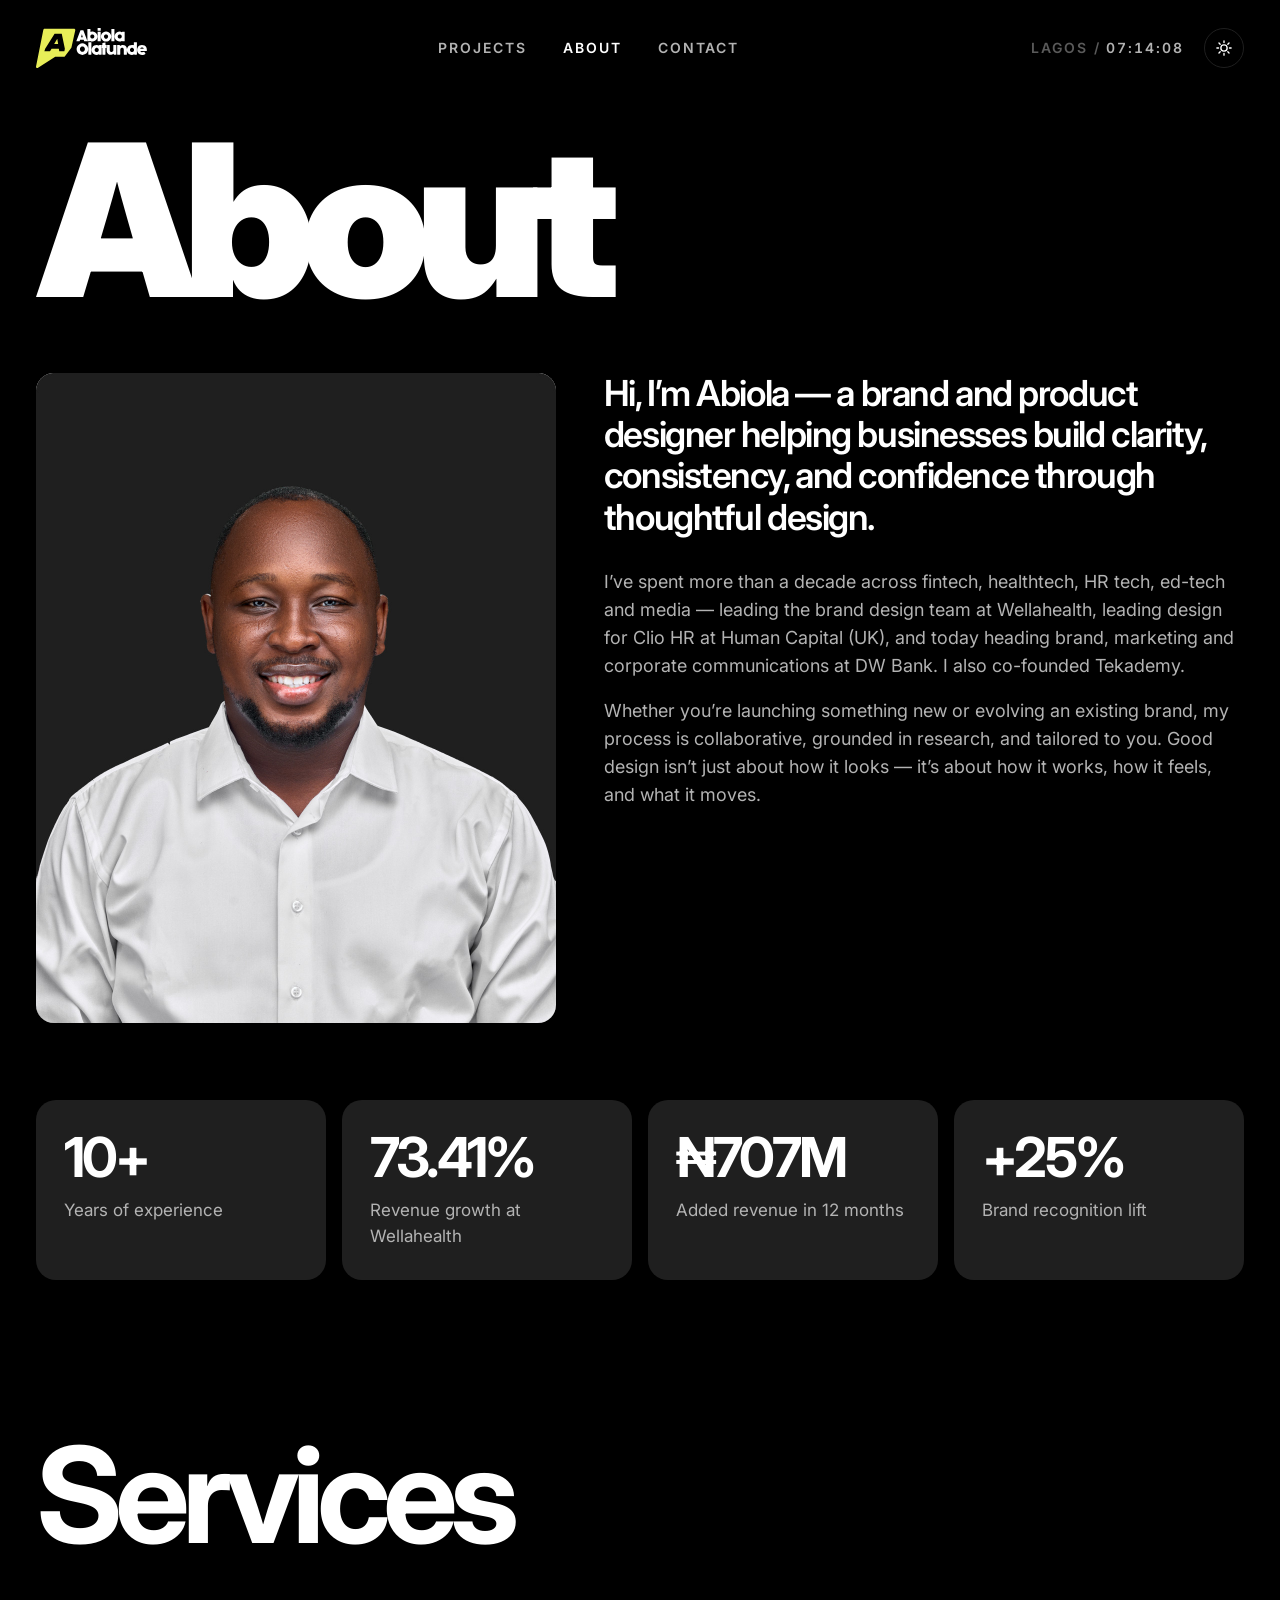
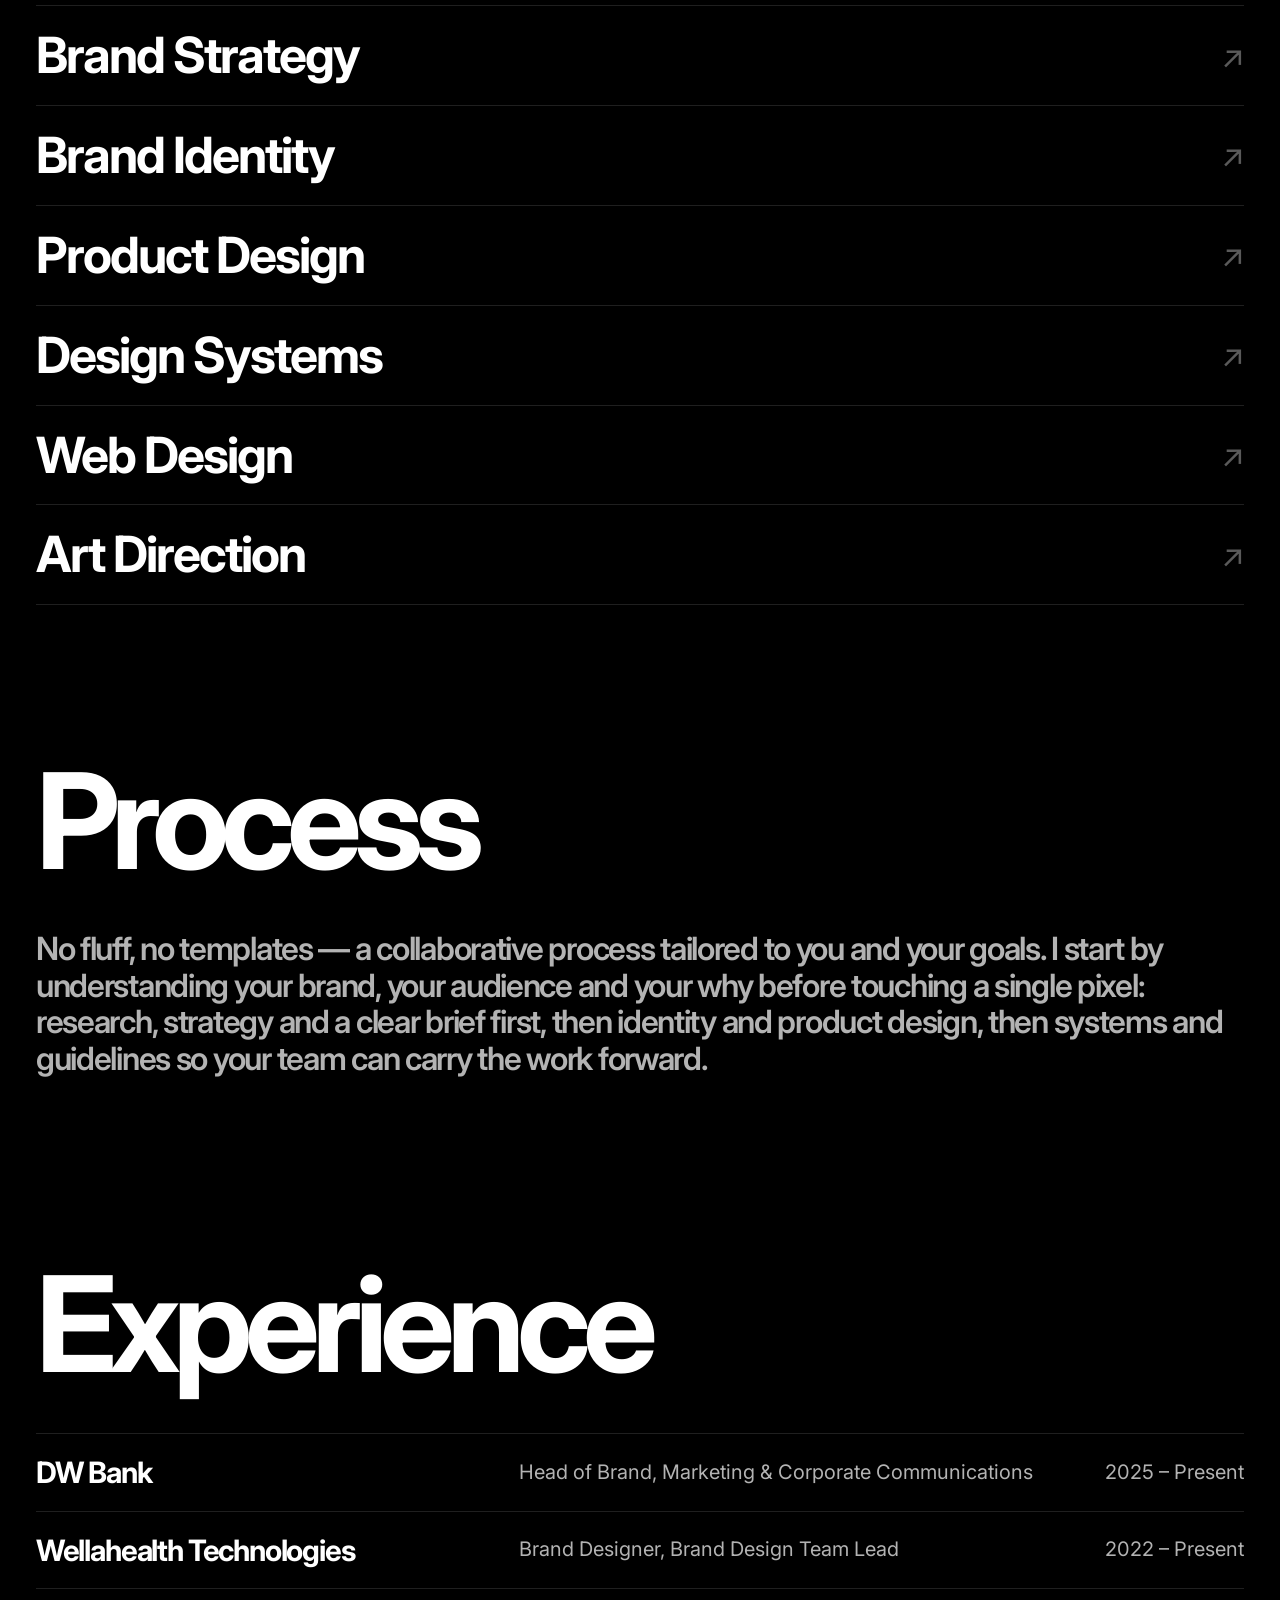
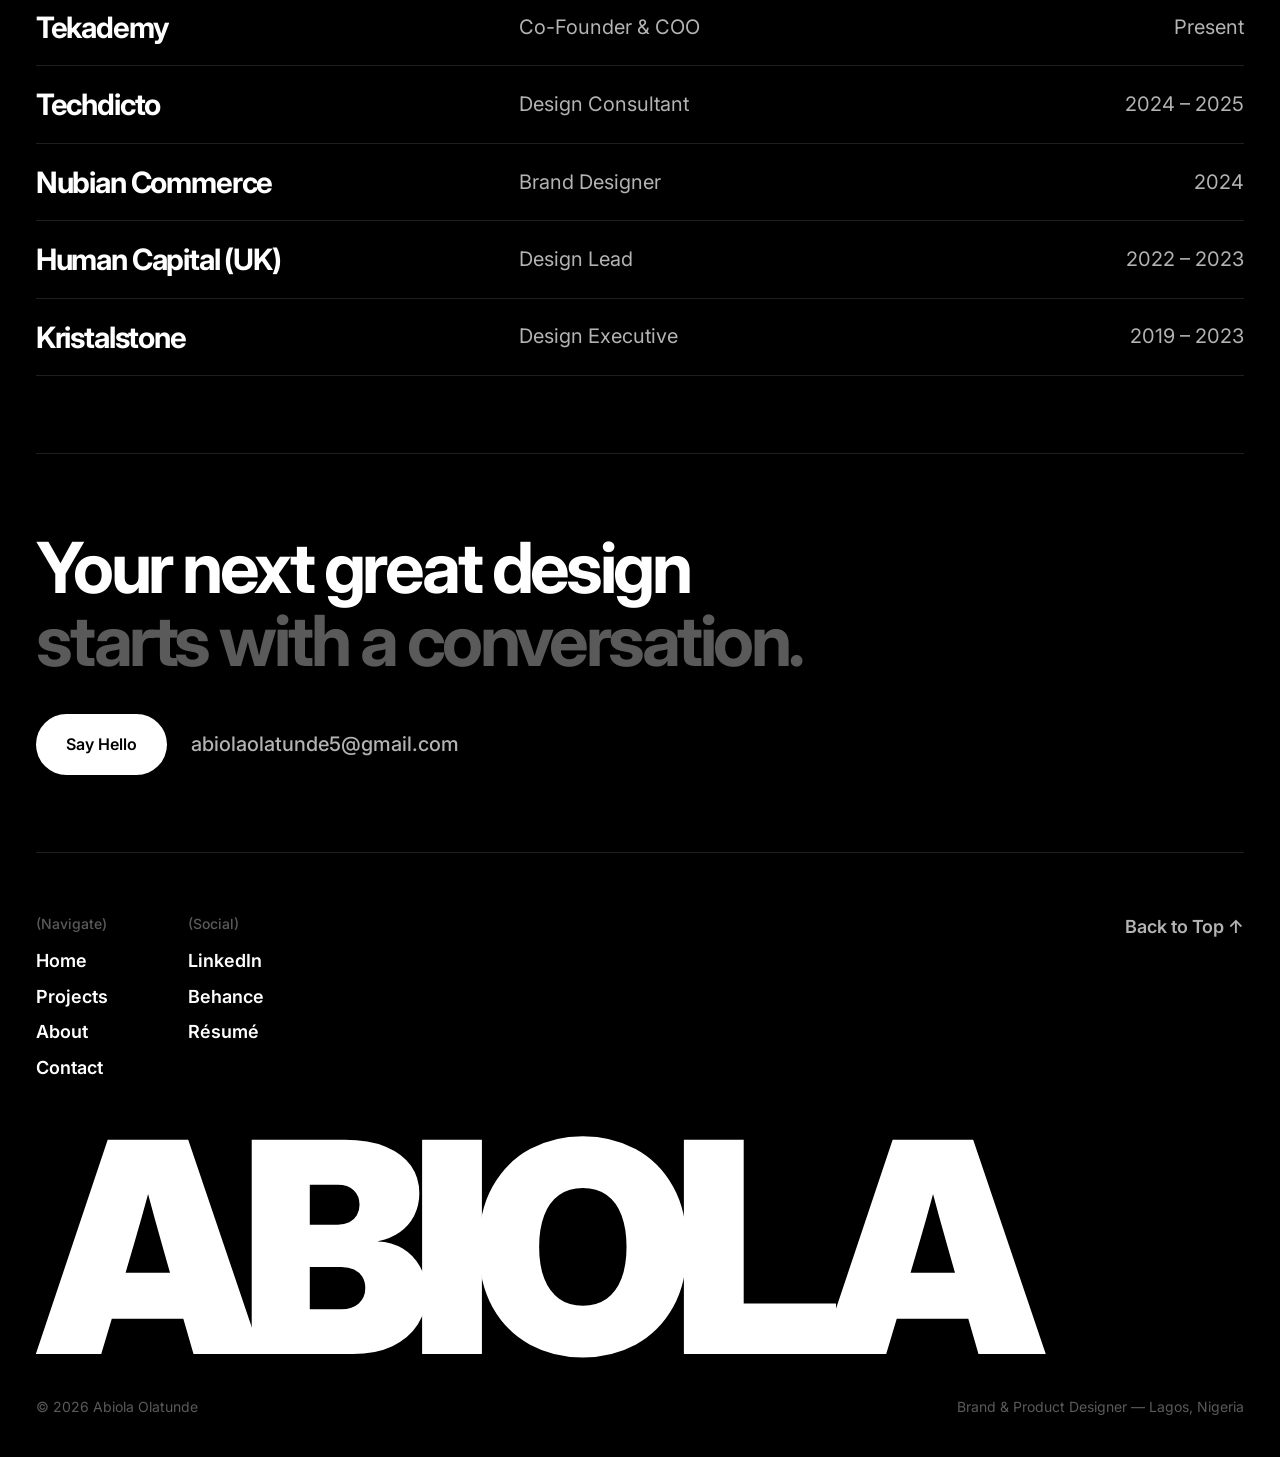
==== about.html @ 1e640262 "Add files via upload" ====
<!doctype html><html lang="en"><head><meta charset="utf-8"><meta name="viewport" content="width=device-width,initial-scale=1">
<title>About — Abiola Olatunde</title><meta name="description" content="Brand and product designer based in Lagos."><meta property="og:title" content="About — Abiola Olatunde"><meta property="og:description" content="Brand and product designer based in Lagos."><meta property="og:image" content="assets/img/card-podstrm.jpg">
<script>(function(){var t;try{t=localStorage.getItem('theme');}catch(e){}document.documentElement.setAttribute('data-theme',t==='light'?'light':'dark');})();</script>
<link rel="icon" href="assets/favicon.svg" type="image/svg+xml"><link rel="preconnect" href="https://fonts.googleapis.com"><link rel="preconnect" href="https://fonts.gstatic.com" crossorigin>
<link href="https://fonts.googleapis.com/css2?family=Inter:wght@400;500;600;700;900&display=swap" rel="stylesheet"><link rel="stylesheet" href="assets/style.css"></head><body><header class="site-head" data-appear><a class="logo" href="index.html"><svg class="brand-logo" viewBox="0 0 383.6 138.4" role="img" aria-label="Abiola Olatunde"><path fill="#E8EE58" fill-rule="evenodd" d="M 131.4,2.6 L 30,2.6 C 27.8,2.6 25.8,4.1 25.4,6.3 L 0.1,132.9 C -0.7,136.9 3.7,139.9 7.2,137.7 L 65.3,100 C 66,99.5 66.9,99.3 67.8,99.3 L 96.6,99.3 C 98,99.3 99.4,98.6 100.2,97.5 L 121.7,69.5 C 122.2,69 122.4,68.4 122.6,67.7 L 135.9,8.2 C 136.5,5.3 134.3,2.6 131.4,2.6 L 131.4,2.6 M 29,80.5 L 48.5,80.5 L 53.8,71.4 L 79.1,71.5 L 80.5,80.5 L 98.2,80.5 L 99.9,71.4 L 89.1,19.7 L 64.3,19.7 L 31.7,71.5 L 29,80.5 L 29,80.5 M 62.8,55.7 L 76.6,55.7 L 73.6,37.2 L 62.8,55.7 L 62.8,55.7"/><path fill="currentColor" fill-rule="evenodd" d="M 177.8,44.8 C 177.9,45 178,45.1 178,45.3 C 178,45.5 177.9,45.7 177.7,45.9 C 177.5,46 177.3,46.1 177,46.1 L 167.7,46.1 C 167,46.1 166.6,45.8 166.4,45.1 L 165.1,40.9 L 152.6,40.9 L 151.3,45.1 C 151.1,45.8 150.6,46.1 150,46.1 L 140.8,46.1 C 140.4,46.1 140.2,46 140,45.9 C 139.8,45.7 139.7,45.5 139.7,45.3 C 139.7,45.1 139.8,45 139.8,44.8 L 153.6,8.5 C 153.9,7.9 154.3,7.6 154.9,7.6 L 162.8,7.6 C 163.5,7.6 163.9,7.9 164.1,8.5 L 177.8,44.8 L 177.8,44.8 M 162,31.6 L 159.4,23.1 L 158.8,21.1 L 158.4,23.1 L 155.8,31.6 L 162,31.6 L 162,31.6 M 195.1,12.4 C 198.3,12.4 201.2,13.1 203.9,14.7 C 206.5,16.2 208.7,18.3 210.2,20.9 C 211.8,23.6 212.6,26.4 212.6,29.5 C 212.6,32.7 211.8,35.6 210.3,38.2 C 208.7,40.9 206.6,43 203.9,44.5 C 201.2,46.1 198.3,46.9 195.1,46.9 C 192.2,46.9 189.6,46.1 187.5,44.7 L 186.6,45.3 C 186.3,45.8 185.9,46.1 185.3,46.1 L 178.9,46.1 C 178.6,46.1 178.3,46 178.1,45.8 C 177.9,45.6 177.8,45.3 177.8,45 L 177.8,4.4 C 177.8,3.7 178.2,3.3 178.9,3.3 L 187.3,3.3 C 188,3.3 188.4,3.7 188.4,4.4 L 188.4,13.7 C 189.4,13.3 190.4,12.9 191.5,12.7 C 192.6,12.5 193.8,12.4 195.1,12.4 L 195.1,12.4 M 194.9,36.7 C 196.3,36.7 197.5,36.4 198.5,35.8 C 199.6,35.2 200.4,34.4 201,33.3 C 201.6,32.3 201.9,31.1 201.9,29.7 C 201.9,28.3 201.6,27.1 201,26 C 200.4,24.9 199.5,24.1 198.5,23.5 C 197.4,22.8 196.2,22.5 194.9,22.5 C 193.5,22.5 192.4,22.8 191.3,23.5 C 190.2,24.1 189.3,24.9 188.7,26 C 188.1,27.1 187.8,28.3 187.8,29.7 C 187.8,31 188.1,32.2 188.8,33.3 C 189.4,34.4 190.2,35.2 191.3,35.8 C 192.4,36.3 193.6,36.6 194.9,36.6 L 194.9,36.7 M 214.3,9.7 C 213.6,9.7 213.2,9.3 213.2,8.6 L 213.2,1.2 C 213.2,0.4 213.6,1.1e-13 214.3,1.1e-13 L 222.8,1.1e-13 C 223.5,1.1e-13 223.9,0.4 223.9,1.2 L 223.9,8.6 C 223.9,9.3 223.5,9.7 222.8,9.7 L 214.3,9.7 M 223.9,45 C 223.9,45.3 223.8,45.6 223.6,45.8 C 223.4,46 223.1,46.1 222.7,46.1 L 214.4,46.1 C 214,46.1 213.7,46 213.5,45.8 C 213.3,45.6 213.2,45.3 213.2,45 L 213.2,14 C 213.2,13.3 213.6,12.9 214.4,12.9 L 222.7,12.9 C 223.5,12.9 223.9,13.3 223.9,14 L 223.9,45 L 223.9,45 M 242.3,47 C 239,47 236,46.2 233.3,44.7 C 230.6,43.1 228.5,41 226.9,38.4 C 225.3,35.8 224.6,32.9 224.6,29.8 C 224.6,26.6 225.4,23.7 226.9,21 C 228.5,18.3 230.7,16.2 233.4,14.7 C 236.1,13.1 239.1,12.4 242.3,12.4 C 245.6,12.4 248.6,13.1 251.3,14.7 C 254.1,16.2 256.2,18.3 257.8,21 C 259.4,23.7 260.2,26.6 260.2,29.8 C 260.2,32.9 259.4,35.8 257.8,38.4 C 256.2,41 254,43.1 251.3,44.7 C 248.5,46.2 245.5,47 242.3,47 L 242.3,47 M 242.4,36.8 C 243.7,36.8 244.9,36.5 246,35.9 C 247.1,35.2 248,34.4 248.6,33.3 C 249.2,32.2 249.5,31 249.5,29.7 C 249.5,28.3 249.2,27.1 248.6,26 C 248,25 247.1,24.1 246,23.5 C 244.9,22.9 243.7,22.6 242.4,22.6 C 241,22.6 239.8,22.9 238.7,23.5 C 237.7,24.1 236.8,25 236.2,26 C 235.5,27.1 235.2,28.3 235.2,29.7 C 235.2,31 235.5,32.2 236.2,33.3 C 236.8,34.4 237.7,35.2 238.7,35.9 C 239.8,36.5 241,36.8 242.4,36.8 M 271.4,45 C 271.4,45.7 271,46.1 270.2,46.1 L 261.9,46.1 C 261.6,46.1 261.3,46 261.1,45.8 C 260.9,45.6 260.8,45.3 260.8,45 L 260.8,4.5 C 260.8,4.2 260.9,3.9 261.1,3.7 C 261.3,3.5 261.6,3.4 261.9,3.4 L 270.2,3.4 C 271,3.4 271.4,3.8 271.4,4.5 L 271.4,45 L 271.4,45 M 298.2,13.7 C 298.4,13.4 298.5,13.2 298.8,13.1 C 299,13 299.2,12.9 299.5,12.9 L 305.6,12.9 C 306.4,12.9 306.8,13.3 306.8,14 L 306.8,45 C 306.8,45.3 306.7,45.6 306.5,45.8 C 306.3,46 306,46.1 305.6,46.1 L 299.3,46.1 C 298.7,46.1 298.3,45.8 298,45.3 L 297.1,44.7 C 294.9,46.1 292.4,46.8 289.4,46.8 C 286.3,46.8 283.4,46.1 280.7,44.5 C 278,42.9 275.9,40.9 274.3,38.2 C 272.8,35.6 272,32.7 272,29.5 C 272,26.4 272.8,23.5 274.3,20.9 C 275.9,18.3 278,16.2 280.7,14.7 C 283.4,13.1 286.3,12.4 289.5,12.4 C 292.5,12.4 295,13.1 297.2,14.6 L 298.2,13.7 L 298.2,13.7 M 289.7,36.7 C 291,36.7 292.2,36.4 293.3,35.8 C 294.4,35.2 295.2,34.4 295.8,33.3 C 296.5,32.2 296.8,31 296.8,29.7 C 296.8,28.3 296.5,27.1 295.9,26 C 295.2,24.9 294.4,24.1 293.3,23.5 C 292.2,22.9 291.1,22.5 289.7,22.5 C 288.4,22.5 287.2,22.9 286.1,23.5 C 285.1,24.1 284.2,24.9 283.6,26 C 283,27.1 282.7,28.3 282.7,29.7 C 282.7,31.1 283,32.3 283.6,33.3 C 284.2,34.4 285,35.2 286.1,35.8 C 287.1,36.4 288.3,36.7 289.7,36.7 L 289.7,36.7 M 160.5,93 C 156.8,93 153.4,92.1 150.4,90.3 C 147.3,88.5 144.9,86.1 143.1,83.1 C 141.4,80 140.5,76.7 140.5,73 C 140.5,69.4 141.4,66 143.1,63 C 144.9,59.9 147.3,57.6 150.4,55.8 C 153.4,54 156.8,53.1 160.5,53.1 C 164.2,53.1 167.6,54 170.7,55.8 C 173.8,57.6 176.2,60 177.9,63 C 179.7,66 180.6,69.4 180.6,73 C 180.6,76.7 179.7,80 177.9,83.1 C 176.2,86.1 173.8,88.5 170.7,90.3 C 167.6,92.1 164.2,93 160.5,93 M 160.5,82.2 C 162,82.2 163.4,81.8 164.8,81 C 166.1,80.2 167.1,79.1 167.9,77.7 C 168.7,76.3 169.1,74.8 169.1,73.1 C 169.1,71.4 168.7,69.8 167.9,68.5 C 167.1,67.1 166.1,66 164.8,65.2 C 163.5,64.4 162,64 160.6,64 C 159.1,64 157.6,64.4 156.3,65.2 C 155,66 154,67.1 153.2,68.5 C 152.4,69.8 152,71.4 152,73.1 C 152,74.8 152.4,76.3 153.2,77.7 C 154,79.1 155,80.2 156.3,81 C 157.6,81.8 159.1,82.2 160.6,82.2 L 160.5,82.2 M 191.7,91.2 C 191.7,91.9 191.3,92.3 190.6,92.3 L 182.3,92.3 C 181.9,92.3 181.6,92.2 181.4,92 C 181.2,91.8 181.1,91.5 181.1,91.2 L 181.1,50.7 C 181.1,50.4 181.2,50.1 181.4,49.9 C 181.6,49.7 181.9,49.6 182.3,49.6 L 190.6,49.6 C 191.3,49.6 191.7,50 191.7,50.7 L 191.7,91.2 L 191.7,91.2 M 218.5,60 C 218.7,59.7 218.9,59.5 219.1,59.3 C 219.3,59.2 219.6,59.1 219.9,59.1 L 226,59.1 C 226.8,59.1 227.1,59.5 227.1,60.2 L 227.1,91.2 C 227.1,91.5 227,91.8 226.8,92 C 226.6,92.2 226.4,92.3 226,92.3 L 219.6,92.3 C 219,92.3 218.6,92.1 218.3,91.5 L 217.4,90.9 C 215.3,92.4 212.7,93.1 209.8,93.1 C 206.6,93.1 203.7,92.3 201,90.7 C 198.4,89.2 196.2,87.1 194.7,84.4 C 193.1,81.8 192.3,78.9 192.3,75.8 C 192.3,72.6 193.1,69.8 194.7,67.1 C 196.3,64.5 198.4,62.4 201.1,60.9 C 203.8,59.4 206.7,58.6 209.8,58.6 C 212.8,58.6 215.4,59.3 217.6,60.8 L 218.5,60 M 210,82.9 C 211.3,82.9 212.5,82.6 213.6,82 C 214.7,81.4 215.5,80.6 216.2,79.5 C 216.8,78.4 217.1,77.2 217.1,75.9 C 217.1,74.5 216.8,73.3 216.2,72.2 C 215.6,71.1 214.7,70.3 213.7,69.7 C 212.6,69.1 211.4,68.7 210.1,68.7 C 208.7,68.7 207.5,69.1 206.5,69.7 C 205.4,70.3 204.5,71.1 203.9,72.2 C 203.3,73.3 203,74.5 203,75.9 C 203,77.3 203.3,78.5 203.9,79.5 C 204.5,80.6 205.3,81.4 206.4,82 C 207.5,82.6 208.7,82.9 210,82.9 L 210,82.9 M 240.3,91.2 C 240.3,91.5 240.2,91.8 240,92 C 239.8,92.2 239.6,92.3 239.2,92.3 L 230.8,92.3 C 230.5,92.3 230.2,92.2 230,92 C 229.8,91.8 229.7,91.6 229.7,91.2 L 229.7,69 L 227.4,69 C 227,69 226.7,68.9 226.5,68.7 C 226.3,68.5 226.2,68.2 226.2,67.8 L 226.2,60.2 C 226.2,59.5 226.6,59.1 227.4,59.1 L 229.6,59.1 L 229.6,53.1 C 229.6,52.4 229.9,52 230.6,51.8 L 239.1,50.2 C 239.2,50.2 239.3,50.2 239.4,50.2 C 239.7,50.2 239.9,50.2 240.1,50.4 C 240.3,50.6 240.4,50.9 240.4,51.2 L 240.4,59.1 L 245,59.1 C 245.7,59.1 246.1,59.5 246.1,60.2 L 246.1,67.9 C 246.1,68.2 246,68.5 245.8,68.7 C 245.6,68.9 245.3,69 245,69 L 240.3,69 L 240.3,91.2 L 240.3,91.2 M 267.5,60.2 C 267.5,59.5 267.9,59.1 268.6,59.1 L 277,59.1 C 277.8,59.1 278.1,59.5 278.1,60.2 L 278.1,91.2 C 278.1,91.9 277.8,92.3 277,92.3 L 270.7,92.3 C 270,92.3 269.6,92 269.3,91.5 L 267.9,89.1 C 266.6,90.2 265,91.1 263.2,91.8 C 261.4,92.5 259.7,92.8 258.1,92.8 C 255.4,92.8 253,92.2 251,91 C 249,89.7 247.4,88 246.3,85.7 C 245.1,83.4 244.6,80.8 244.6,77.8 L 244.6,60.3 C 244.6,59.5 245,59.1 245.7,59.1 L 254.1,59.1 C 254.9,59.1 255.2,59.5 255.2,60.3 L 255.2,76.6 C 255.2,77.9 255.5,79 255.9,80 C 256.4,81 257.1,81.8 257.9,82.3 C 258.8,82.9 259.8,83.1 260.9,83.1 C 262.2,83.1 263.3,82.9 264.3,82.3 C 265.3,81.7 266.1,80.9 266.7,80 C 267.2,79.1 267.5,78.1 267.5,77.1 L 267.5,60.3 L 267.5,60.2 M 300.9,58.6 C 303.7,58.6 306,59.2 308.1,60.4 C 310.1,61.7 311.7,63.5 312.8,65.7 C 313.9,68 314.5,70.7 314.5,73.6 L 314.5,91.2 C 314.5,91.9 314.1,92.3 313.4,92.3 L 305,92.3 C 304.2,92.3 303.8,91.9 303.8,91.2 L 303.8,74.8 C 303.8,73.5 303.6,72.4 303.1,71.4 C 302.7,70.4 302,69.6 301.1,69.1 C 300.3,68.6 299.3,68.3 298.2,68.3 C 296.9,68.3 295.8,68.6 294.8,69.2 C 293.8,69.7 293,70.5 292.4,71.4 C 291.9,72.4 291.6,73.3 291.6,74.3 L 291.6,91.2 C 291.6,91.5 291.5,91.8 291.3,92 C 291.1,92.2 290.8,92.3 290.4,92.3 L 282.1,92.3 C 281.7,92.3 281.4,92.2 281.2,92 C 281,91.8 280.9,91.5 280.9,91.2 L 280.9,60.2 C 280.9,59.5 281.3,59.1 282.1,59.1 L 288.4,59.1 C 289,59.1 289.5,59.4 289.8,59.9 L 291.2,62.3 C 292.5,61.2 294.1,60.3 295.9,59.6 C 297.7,58.9 299.4,58.6 300.9,58.6 L 300.9,58.6 M 338.6,50.6 C 338.6,49.9 339,49.5 339.7,49.5 L 348.1,49.5 C 348.8,49.5 349.2,49.9 349.2,50.6 L 349.2,91.2 C 349.2,91.5 349.1,91.8 348.9,92 C 348.7,92.2 348.4,92.3 348.1,92.3 L 341.7,92.3 C 341.1,92.3 340.7,92 340.4,91.5 L 339.5,90.9 C 337.3,92.4 334.8,93.1 331.9,93.1 C 328.7,93.1 325.8,92.3 323.1,90.7 C 320.4,89.2 318.3,87.1 316.7,84.4 C 315.2,81.8 314.4,78.9 314.4,75.8 C 314.4,72.6 315.2,69.8 316.8,67.1 C 318.3,64.5 320.5,62.4 323.1,60.9 C 325.8,59.3 328.7,58.6 331.9,58.6 C 333.2,58.6 334.4,58.7 335.5,58.9 C 336.6,59.1 337.6,59.5 338.6,59.9 L 338.6,50.6 L 338.6,50.6 M 332.1,82.9 C 333.4,82.9 334.6,82.6 335.7,82 C 336.8,81.4 337.6,80.6 338.3,79.5 C 338.9,78.4 339.2,77.2 339.2,75.9 C 339.2,74.5 338.9,73.3 338.3,72.2 C 337.7,71.1 336.8,70.3 335.7,69.7 C 334.7,69 333.5,68.7 332.1,68.7 C 330.8,68.7 329.6,69 328.5,69.7 C 327.5,70.3 326.6,71.1 326,72.2 C 325.4,73.3 325.1,74.5 325.1,75.9 C 325.1,77.2 325.4,78.5 326,79.5 C 326.6,80.6 327.4,81.4 328.5,82 C 329.5,82.6 330.7,82.9 332.1,82.9 L 332.1,82.9 M 367.3,93.2 C 363.9,93.2 360.9,92.4 358.2,90.8 C 355.6,89.3 353.5,87.2 352,84.5 C 350.6,81.9 349.8,79 349.8,75.9 C 349.8,72.8 350.5,69.9 352,67.2 C 353.4,64.6 355.3,62.5 357.9,60.9 C 360.4,59.4 363.3,58.6 366.6,58.6 C 370.1,58.6 373.2,59.3 375.7,60.8 C 378.3,62.3 380.2,64.3 381.6,66.9 C 382.9,69.5 383.6,72.5 383.6,75.9 C 383.6,76.8 383.6,77.6 383.5,78.4 C 383.4,79.1 383,79.5 382.3,79.5 L 360.8,79.5 C 361.5,80.9 362.4,81.9 363.6,82.7 C 364.9,83.4 366.2,83.7 367.8,83.7 C 368.8,83.7 369.7,83.6 370.5,83.3 C 371.3,83 372.2,82.6 373,82.1 C 373.2,81.9 373.5,81.8 373.7,81.8 C 374,81.8 374.3,82 374.5,82.4 L 378.5,88 C 378.7,88.2 378.7,88.5 378.7,88.7 C 378.7,89.1 378.6,89.3 378.3,89.6 C 376.8,90.7 375.1,91.6 373.2,92.2 C 371.4,92.8 369.4,93.2 367.3,93.2 L 367.3,93.2 M 373.1,71.7 C 372.5,70.4 371.8,69.3 370.7,68.6 C 369.6,68 368.4,67.6 366.9,67.6 C 365.5,67.6 364.2,68 363.1,68.7 C 362.1,69.3 361.3,70.4 360.7,71.7 L 373.1,71.7 L 373.1,71.7"/></svg></a><nav class="nav" aria-label="Main"><a href="projects.html">PROJECTS</a><a href="about.html" aria-current="page">ABOUT</a><a href="contact.html">CONTACT</a></nav><div class="head-right"><div class="clock"><span>LAGOS / </span><time data-clock>--:--:--</time></div><button class="theme-toggle" type="button" data-theme-toggle aria-label="Switch to light mode"><svg class="sun" viewBox="0 0 24 24" fill="none" stroke="currentColor" stroke-width="1.8" stroke-linecap="round" aria-hidden="true"><circle cx="12" cy="12" r="4.2"/><path d="M12 2.5v2.2M12 19.3v2.2M2.5 12h2.2M19.3 12h2.2M5.3 5.3l1.6 1.6M17.1 17.1l1.6 1.6M5.3 18.7l1.6-1.6M17.1 6.9l1.6-1.6"/></svg><svg class="moon" viewBox="0 0 24 24" fill="none" stroke="currentColor" stroke-width="1.8" stroke-linejoin="round" aria-hidden="true"><path d="M20.5 14.3A8.5 8.5 0 0 1 9.7 3.5a8.5 8.5 0 1 0 10.8 10.8z"/></svg></button></div></header><main class="wrap"><h1 class="page-title" data-appear>About</h1>
<div class="about-intro"><div class="media" style="aspect-ratio:520/650;border-radius:18px"><img src="assets/img/portrait.jpg" width="520" height="650" alt="Portrait of Abiola Olatunde"></div>
<div><p class="lead" style="font-size:clamp(26px,2.8vw,40px)">Hi, I’m Abiola — a brand and product designer helping businesses build clarity, consistency, and confidence through thoughtful design.</p>
<p class="muted">I’ve spent more than a decade across fintech, healthtech, HR tech, ed-tech and media — leading the brand design team at Wellahealth, leading design for Clio HR at Human Capital (UK), and today heading brand, marketing and corporate communications at DW Bank. I also co-founded Tekademy.</p>
<p class="muted">Whether you’re launching something new or evolving an existing brand, my process is collaborative, grounded in research, and tailored to you. Good design isn’t just about how it looks — it’s about how it works, how it feels, and what it moves.</p></div></div>
<section><div class="stats"><div class="stat"><b>10+</b><span>Years of experience</span></div><div class="stat"><b>73.41%</b><span>Revenue growth at Wellahealth</span></div><div class="stat"><b>₦707M</b><span>Added revenue in 12 months</span></div><div class="stat"><b>+25%</b><span>Brand recognition lift</span></div></div></section>
<section><h2 class="huge">Services</h2><div class="rows"><div class="row"><b>Brand Strategy</b><span>↗</span></div><div class="row"><b>Brand Identity</b><span>↗</span></div><div class="row"><b>Product Design</b><span>↗</span></div><div class="row"><b>Design Systems</b><span>↗</span></div><div class="row"><b>Web Design</b><span>↗</span></div><div class="row"><b>Art Direction</b><span>↗</span></div></div></section>
<section><h2 class="huge">Process</h2><p class="lead muted" style="font-size:clamp(22px,2.5vw,36px)">No fluff, no templates — a collaborative process tailored to you and your goals. I start by understanding your brand, your audience and your why before touching a single pixel: research, strategy and a clear brief first, then identity and product design, then systems and guidelines so your team can carry the work forward.</p></section>
<section><h2 class="huge">Experience</h2><div class="rows jobs"><div class="row"><b>DW Bank</b><em>Head of Brand, Marketing &amp; Corporate Communications</em><span>2025 – Present</span></div><div class="row"><b>Wellahealth Technologies</b><em>Brand Designer, Brand Design Team Lead</em><span>2022 – Present</span></div><div class="row"><b>Tekademy</b><em>Co-Founder &amp; COO</em><span>Present</span></div><div class="row"><b>Techdicto</b><em>Design Consultant</em><span>2024 – 2025</span></div><div class="row"><b>Nubian Commerce</b><em>Brand Designer</em><span>2024</span></div><div class="row"><b>Human Capital (UK)</b><em>Design Lead</em><span>2022 – 2023</span></div><div class="row"><b>Kristalstone</b><em>Design Executive</em><span>2019 – 2023</span></div></div></section></main><div class="wrap"><section class="cta"><h2>Your next great design<br><span>starts with a conversation.</span></h2><div class="actions"><a class="btn" href="mailto:abiolaolatunde5@gmail.com">Say Hello</a><a class="mail fadelink" href="mailto:abiolaolatunde5@gmail.com">abiolaolatunde5@gmail.com</a></div></section>
<footer><div class="foot"><div><h4>(Navigate)</h4><a class="fadelink" href="index.html">Home</a><a class="fadelink" href="projects.html">Projects</a><a class="fadelink" href="about.html">About</a><a class="fadelink" href="contact.html">Contact</a></div>
<div><h4>(Social)</h4><a class="fadelink" href="https://www.linkedin.com/in/helloabiola/" target="_blank" rel="noopener">LinkedIn</a><a class="fadelink" href="https://www.behance.net/helloabiola" target="_blank" rel="noopener">Behance</a><a class="fadelink" href="https://drive.google.com/file/d/1vZUpydbHRFc7InXNhGjmikHniOKCymTY/view?usp=sharing" target="_blank" rel="noopener">Résumé</a></div>
<a class="top fadelink" href="#" data-top>Back to Top ↑</a></div><div class="foot-mark" aria-hidden="true">ABIOLA</div>
<div class="foot-base"><span>© <span data-year>2026</span> Abiola Olatunde</span><span>Brand &amp; Product Designer — Lagos, Nigeria</span></div></footer></div>
<script src="assets/site.js"></script></body></html>
---- assets/style.css ----
:root{--bg:#000;--fg:#fff;--g1:#B3B3B3;--g2:#5A5A5A;--g3:#1F1F1F;--g4:#474747;--frame:#333;--accent:#0099FF;color-scheme:dark;
--font:"Inter",system-ui,-apple-system,"Segoe UI",Roboto,Arial,sans-serif;--pad:clamp(20px,2.8vw,40px);
--spring:cubic-bezier(.22,1,.36,1);--press:cubic-bezier(.2,0,0,1)}
html[data-theme="light"]{--bg:#FAFAFA;--fg:#0A0A0A;--g1:#5C5C5C;--g2:#A3A3A3;--g3:#ECECEC;--g4:#C8C8C8;--frame:#D6D6D6;color-scheme:light}
*{box-sizing:border-box}
html{scroll-behavior:smooth;-webkit-text-size-adjust:100%}
body{margin:0;background:var(--bg);color:var(--fg);font-family:var(--font);font-size:18px;line-height:1.55;-webkit-font-smoothing:antialiased;overflow-x:hidden}
img{display:block;max-width:100%;height:auto}
a{color:inherit;text-decoration:none}
:focus-visible{outline:2px solid var(--accent);outline-offset:4px;border-radius:4px}
.wrap{max-width:1480px;margin:0 auto;padding:0 var(--pad)}

/* motion: template appear = drop from -160px, spring (stiffness 200, damping 40), delay .4s */
@keyframes drop{from{transform:translateY(-160px)}to{transform:translateY(0)}}
@keyframes fade{from{opacity:0}to{opacity:1}}
[data-appear]{animation:drop .95s var(--spring) .4s both,fade .35s ease-out .4s both}
[data-appear="late"]{animation-delay:.5s,.5s}
[data-appear="later"]{animation-delay:.6s,.6s}
.fadelink{transition:opacity .4s ease-out,color .4s ease-out}
.fadelink:hover{opacity:.6}

/* header */
.site-head{display:flex;justify-content:space-between;align-items:center;padding:28px var(--pad);max-width:1480px;margin:0 auto;position:relative;z-index:5}
.logo{display:inline-flex;align-items:center;color:var(--fg);transition:opacity .4s ease-out}.logo:hover{opacity:.75}.brand-logo{height:40px;width:auto;display:block}@media (max-width:760px){.brand-logo{height:28px}}
.nav{display:flex;gap:36px}
.nav a{font-weight:600;font-size:14px;letter-spacing:.14em;color:var(--g1);transition:color .4s ease-out}
.nav a:hover,.nav a[aria-current="page"]{color:var(--fg)}
.clock{font-weight:600;font-size:14px;letter-spacing:.14em;color:var(--g1);font-variant-numeric:tabular-nums}
.clock span{color:var(--g2)}
@media (max-width:760px){.clock{display:none}.nav{gap:18px}.nav a{font-size:12px}}

/* type */
.wordmark{font-weight:900;font-size:clamp(100px,31vw,470px);line-height:.8;letter-spacing:-.065em;margin:20px 0 28px;white-space:nowrap}
.statement{font-weight:600;font-size:clamp(28px,3.6vw,52px);line-height:1.12;letter-spacing:-.04em;color:var(--g2);max-width:1300px;margin:0 0 clamp(60px,7vw,90px)}
.statement b{color:var(--fg);font-weight:600}
.huge{font-weight:700;font-size:clamp(64px,10.4vw,150px);line-height:.93;letter-spacing:-.06em;margin:0 0 clamp(28px,4vw,48px)}
.page-title{font-weight:900;font-size:clamp(80px,16.6vw,240px);line-height:.88;letter-spacing:-.07em;margin:30px 0 clamp(40px,5vw,60px)}
.lead{font-weight:600;font-size:clamp(26px,3.6vw,52px);line-height:1.15;letter-spacing:-.04em;max-width:1300px;margin:0 0 30px}
.muted{color:var(--g1)}
section{padding:clamp(50px,6vw,90px) 0}

/* buttons */
.btn{display:inline-flex;align-items:center;padding:18px 30px;border-radius:999px;background:var(--fg);color:var(--bg);font-weight:600;font-size:16px;transition:transform .1s var(--press),opacity .4s ease-out}
.btn:hover{opacity:.85}.btn:active{transform:scale(.96)}

/* masonry projects */
.masonry{display:grid;grid-template-columns:1fr 1fr;gap:28px;align-items:start}
.col{display:flex;flex-direction:column;gap:56px}
.card{display:block}
.media{border-radius:18px;overflow:hidden;background:var(--g3)}
.media img{width:100%;height:100%;object-fit:cover;transition:transform .8s var(--spring)}
.card:hover .media img{transform:scale(1.025)}
.card h3{margin:16px 0 8px;font-weight:600;font-size:26px;letter-spacing:-.02em}
.card h3 i{font-style:normal;color:var(--g2);display:inline-block;margin-left:8px;transition:transform .4s var(--spring),color .4s ease-out}
.card:hover h3 i{transform:translateX(5px);color:var(--fg)}
.card p{margin:0 0 8px;color:var(--g1);font-size:20px;line-height:1.5}
.card small{color:var(--g2);font-size:18px}
@media (max-width:800px){.masonry{grid-template-columns:1fr}.col{gap:40px}}

/* intro / services / stats */
.two-col{display:grid;grid-template-columns:1fr 1fr;gap:40px;color:var(--g1);font-size:20px;line-height:1.6}
.list-head{display:flex;justify-content:space-between;align-items:flex-end;gap:20px}
.rows{border-bottom:1px solid var(--g3)}
.rows .row{display:flex;justify-content:space-between;align-items:center;gap:24px;padding:22px 0;border-top:1px solid var(--g3)}
.rows .row b{font-weight:700;font-size:clamp(30px,3.9vw,56px);letter-spacing:-.04em;line-height:1.1}
.rows .row span{color:var(--g2);font-size:32px;transition:transform .4s var(--spring),color .4s ease-out}
.rows a.row:hover span{transform:translate(4px,-4px);color:var(--fg)}
.stats{display:grid;grid-template-columns:repeat(auto-fit,minmax(220px,1fr));gap:16px}
.stat{background:var(--g3);border-radius:20px;padding:30px 28px}
.stat b{display:block;font-weight:700;font-size:clamp(40px,4.3vw,64px);letter-spacing:-.05em;line-height:1}
.stat span{display:block;color:var(--g1);font-size:17px;margin-top:12px}
.jobs .row b{font-size:clamp(22px,2.3vw,32px);flex:0 0 38%}
.jobs .row em{font-style:normal;color:var(--g1);font-size:20px;flex:1}
.jobs .row span{font-size:20px;color:var(--g1)}
@media (max-width:800px){.two-col{grid-template-columns:1fr}.jobs .row{flex-wrap:wrap}.jobs .row b{flex-basis:100%}}
.about-intro{display:grid;grid-template-columns:minmax(260px,520px) 1fr;gap:48px;align-items:start}
@media (max-width:860px){.about-intro{grid-template-columns:1fr}}

/* contact */
.contact .row b{font-size:clamp(44px,6.1vw,88px);line-height:1}
.contact .row small{display:block;color:var(--g1);font-size:20px;margin-top:8px;letter-spacing:0}
.contact .row span{font-size:56px}

/* CTA + footer */
.cta{border-top:1px solid var(--g3)}
.cta h2{font-weight:700;font-size:clamp(40px,5.5vw,80px);line-height:1.05;letter-spacing:-.05em;margin:0 0 36px}
.cta h2 span{color:var(--g2)}
.cta .actions{display:flex;flex-wrap:wrap;align-items:center;gap:24px}
.cta .actions a.mail{color:var(--g1);font-weight:500;font-size:20px}
footer{border-top:1px solid var(--g3);padding:60px 0 40px}
.foot{display:flex;gap:80px;flex-wrap:wrap;align-items:flex-start}
.foot h4{margin:0 0 12px;color:var(--g2);font-weight:500;font-size:14px}
.foot a{display:block;font-weight:600;font-size:18px;margin-bottom:8px}
.foot .top{margin-left:auto;color:var(--g1)}
.foot-mark{font-weight:900;font-size:clamp(90px,23vw,330px);line-height:.8;letter-spacing:-.07em;margin:40px 0 30px}
.foot-base{display:flex;justify-content:space-between;flex-wrap:wrap;gap:12px;color:var(--g2);font-size:14px}

/* project page */
.back{color:var(--g1);font-weight:500;font-size:16px}
.proj-title{font-weight:900;font-size:clamp(64px,13.9vw,200px);line-height:.9;letter-spacing:-.06em;margin:20px 0 20px}
.proj-sub{font-weight:600;font-size:clamp(22px,2.2vw,32px);line-height:1.25;letter-spacing:-.02em;color:var(--g1);max-width:900px;margin:0}
.frame{border-radius:28px;overflow:hidden;background:var(--g3)}
.frame img{width:100%;height:100%;object-fit:cover}
.split{display:grid;grid-template-columns:minmax(180px,30%) 1fr;gap:48px;padding-top:clamp(60px,7vw,100px)}
.split h2{font-size:20px;font-weight:600;margin:4px 0 0}
.split p{margin:0;font-size:clamp(19px,1.7vw,24px);line-height:1.5;letter-spacing:-.01em;max-width:860px}
.meta{display:grid;grid-template-columns:repeat(5,1fr);gap:24px;border-top:1px solid var(--g3);margin-top:44px;padding-top:28px}
.meta dt{color:var(--g1);font-size:14px}.meta dd{margin:8px 0 0;font-weight:600;font-size:17px;line-height:1.4}
.palette{display:grid;grid-template-columns:repeat(auto-fit,minmax(120px,1fr));gap:12px;margin-top:40px}
.swatch{background:var(--g3);border-radius:18px;overflow:hidden}.swatch i{display:block;height:110px}
.swatch b{display:block;font-weight:600;font-size:15px;padding:12px 14px 0}.swatch span{display:block;font-size:13px;color:var(--g1);padding:2px 14px 14px}
.feature{padding-top:clamp(80px,9vw,120px)}
.feature-top{display:grid;grid-template-columns:minmax(260px,560px) 1fr;gap:48px;margin-bottom:36px}
.feature h2{font-weight:600;font-size:clamp(32px,3.4vw,48px);line-height:1.08;letter-spacing:-.04em;margin:0 0 14px}
.feature .intro{color:var(--g1);font-size:20px;margin:0}
.feature ul{list-style:none;margin:0;padding:0;display:grid;gap:16px}
.feature li{position:relative;padding-left:22px}
.feature li::before{content:"";position:absolute;left:0;top:.7em;width:6px;height:6px;border-radius:50%;background:var(--fg)}
.imgs{display:grid;gap:16px}.imgs.two{grid-template-columns:1fr 1fr}
.imgs.phones{grid-template-columns:repeat(4,1fr);gap:28px;background:var(--g3);border-radius:28px;padding:clamp(24px,4vw,56px)}
.imgs.phones .frame{border-radius:28px;border:5px solid var(--frame)}
@media (max-width:860px){.split,.feature-top{grid-template-columns:1fr}.meta{grid-template-columns:1fr 1fr}.imgs.two{grid-template-columns:1fr}.imgs.phones{grid-template-columns:1fr 1fr}}
.cards{display:grid;grid-template-columns:repeat(4,1fr);gap:16px;margin-top:36px}
.cards.three{grid-template-columns:repeat(3,1fr);margin-top:16px}
.cards .c{background:var(--g3);border-radius:22px;padding:26px 24px 28px}
.cards .c small{color:var(--g1);font-size:15px}
.cards .c h3{margin:12px 0 10px;font-weight:600;font-size:22px;letter-spacing:-.02em;line-height:1.25}
.cards .c p{margin:0;color:var(--g1);font-size:16px}
.cards .c.stat b{display:block;font-size:clamp(40px,4vw,56px);font-weight:700;letter-spacing:-.05em}
@media (max-width:860px){.cards,.cards.three{grid-template-columns:1fr 1fr}}
@media (max-width:520px){.cards,.cards.three{grid-template-columns:1fr}}
.h-sec{font-weight:600;font-size:clamp(32px,3.4vw,48px);letter-spacing:-.04em;margin:0}
.next{display:block;padding:clamp(90px,9vw,130px) 0 clamp(70px,8vw,110px)}
.next small{color:var(--g1);font-size:20px}
.next h2{font-weight:900;font-size:clamp(56px,9.7vw,140px);line-height:.93;letter-spacing:-.06em;margin:12px 0 24px;transition:opacity .4s ease-out}
.next:hover h2{opacity:.7}
.next .frame{aspect-ratio:1360/560}
.next .frame img{transition:transform .8s var(--spring)}.next:hover .frame img{transform:scale(1.02)}

@media (prefers-reduced-motion:reduce){*,*::before,*::after{animation:none!important;transition:none!important;scroll-behavior:auto!important}}

/* theme switch */
html.theme-anim body,html.theme-anim body *{transition:background-color .4s ease-out,color .4s ease-out,border-color .4s ease-out!important}
.head-right{display:flex;align-items:center;gap:20px}
.theme-toggle{display:inline-grid;place-items:center;width:40px;height:40px;border-radius:50%;border:1px solid var(--g3);background:transparent;color:var(--fg);cursor:pointer;padding:0;transition:transform .1s var(--press),border-color .4s ease-out}
.theme-toggle:hover{border-color:var(--g2)}.theme-toggle:active{transform:scale(.92)}
.theme-toggle svg{width:18px;height:18px;transition:transform .6s var(--spring)}
.theme-toggle:hover svg{transform:rotate(25deg)}
.theme-toggle .moon{display:none}
html[data-theme="light"] .theme-toggle .sun{display:none}
html[data-theme="light"] .theme-toggle .moon{display:block}

/* mobile header (last so it wins) */
@media (max-width:760px){.brand-logo{height:28px}.site-head{gap:12px;padding:20px var(--pad)}.nav{gap:14px}.nav a{font-size:11px;letter-spacing:.08em}.theme-toggle{width:34px;height:34px}}@media (max-width:360px){.nav a[href*="about"]{display:none}}

/* mobile polish */
h1,h2,h3{overflow-wrap:break-word}
@media (max-width:760px){
 .wordmark{font-size:27vw;letter-spacing:-.06em;margin:12px 0 22px}
 .proj-title{font-size:clamp(40px,12.5vw,200px)}
 .page-title{font-size:clamp(52px,17vw,240px)}
 .huge{font-size:clamp(40px,11vw,150px)}
 .contact .row{gap:12px}
 .contact .row b{font-size:clamp(34px,10vw,88px);min-width:0}
 .contact .row small{font-size:15px;overflow-wrap:anywhere}
 .contact .row span{font-size:32px;flex-shrink:0}
 .rows .row span{flex-shrink:0}
 .statement{font-size:clamp(24px,6.4vw,52px)}
 .lead{font-size:clamp(22px,6vw,52px)}
}
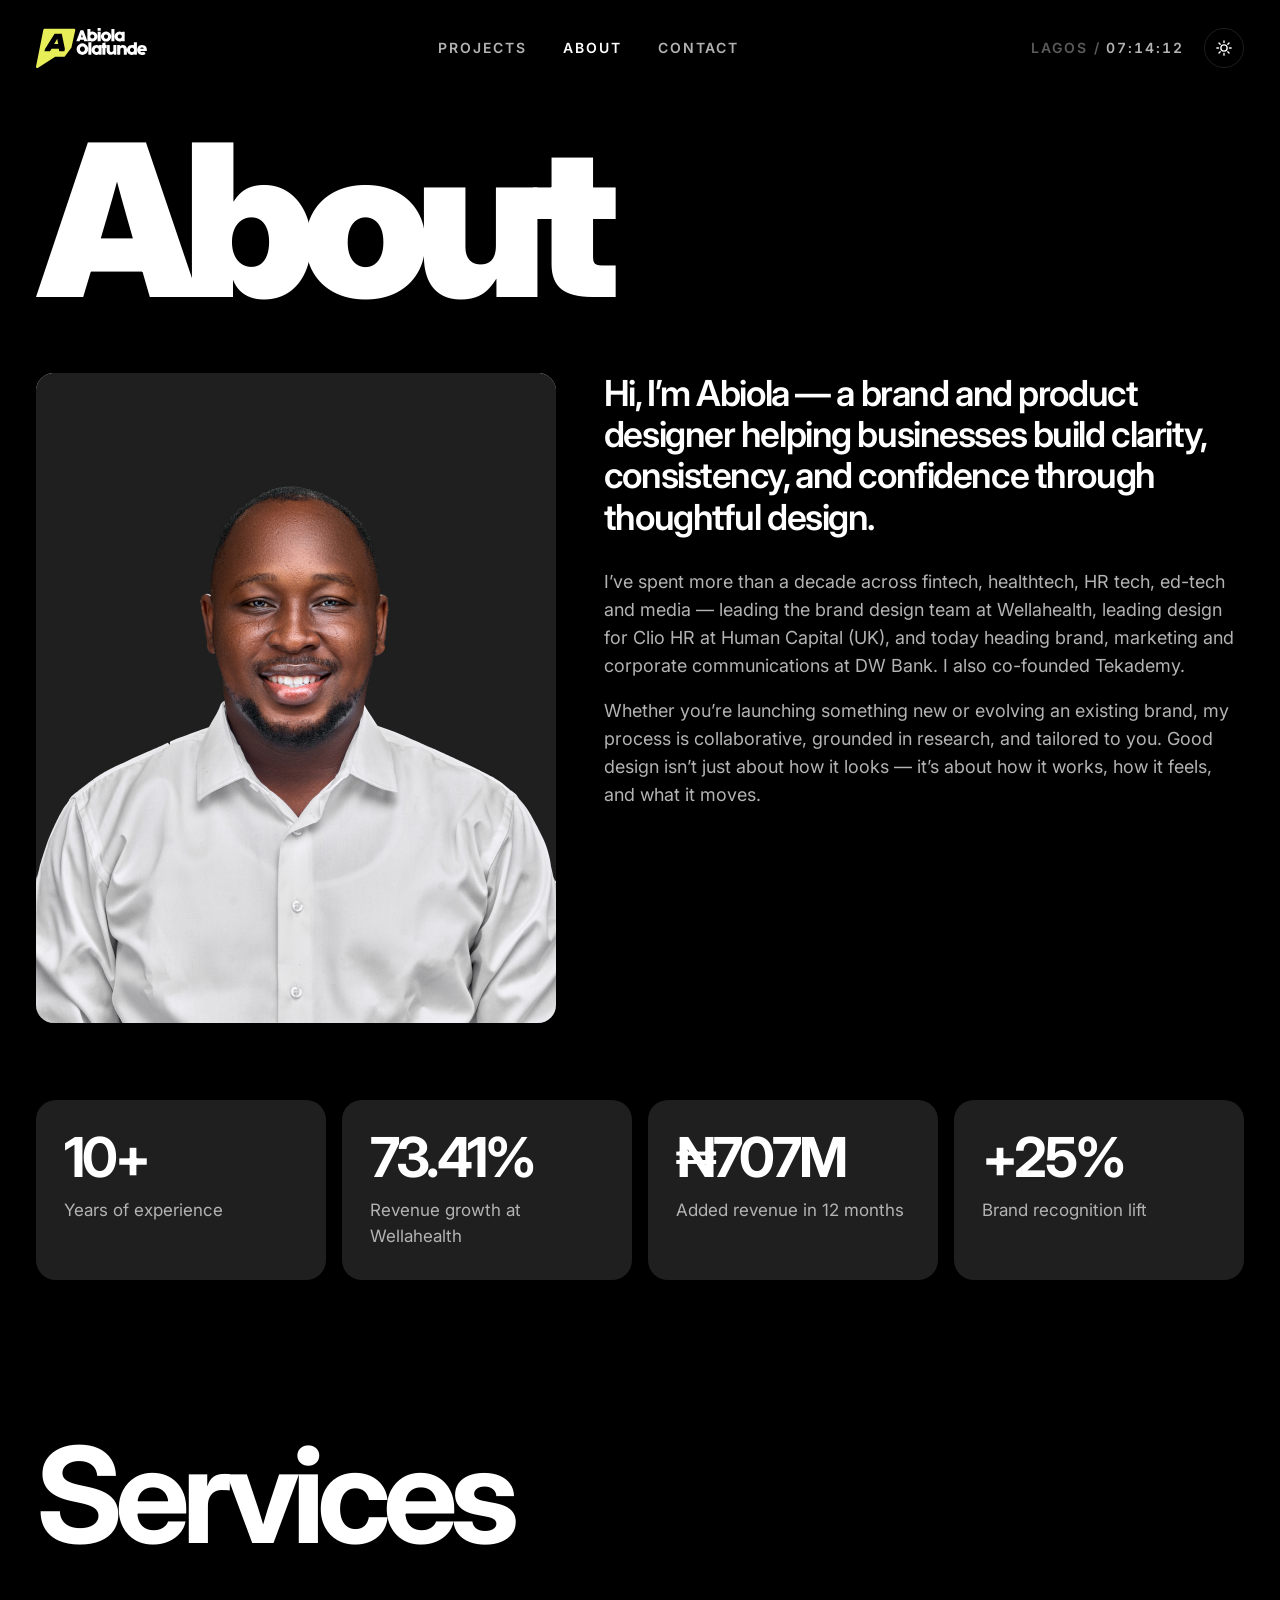
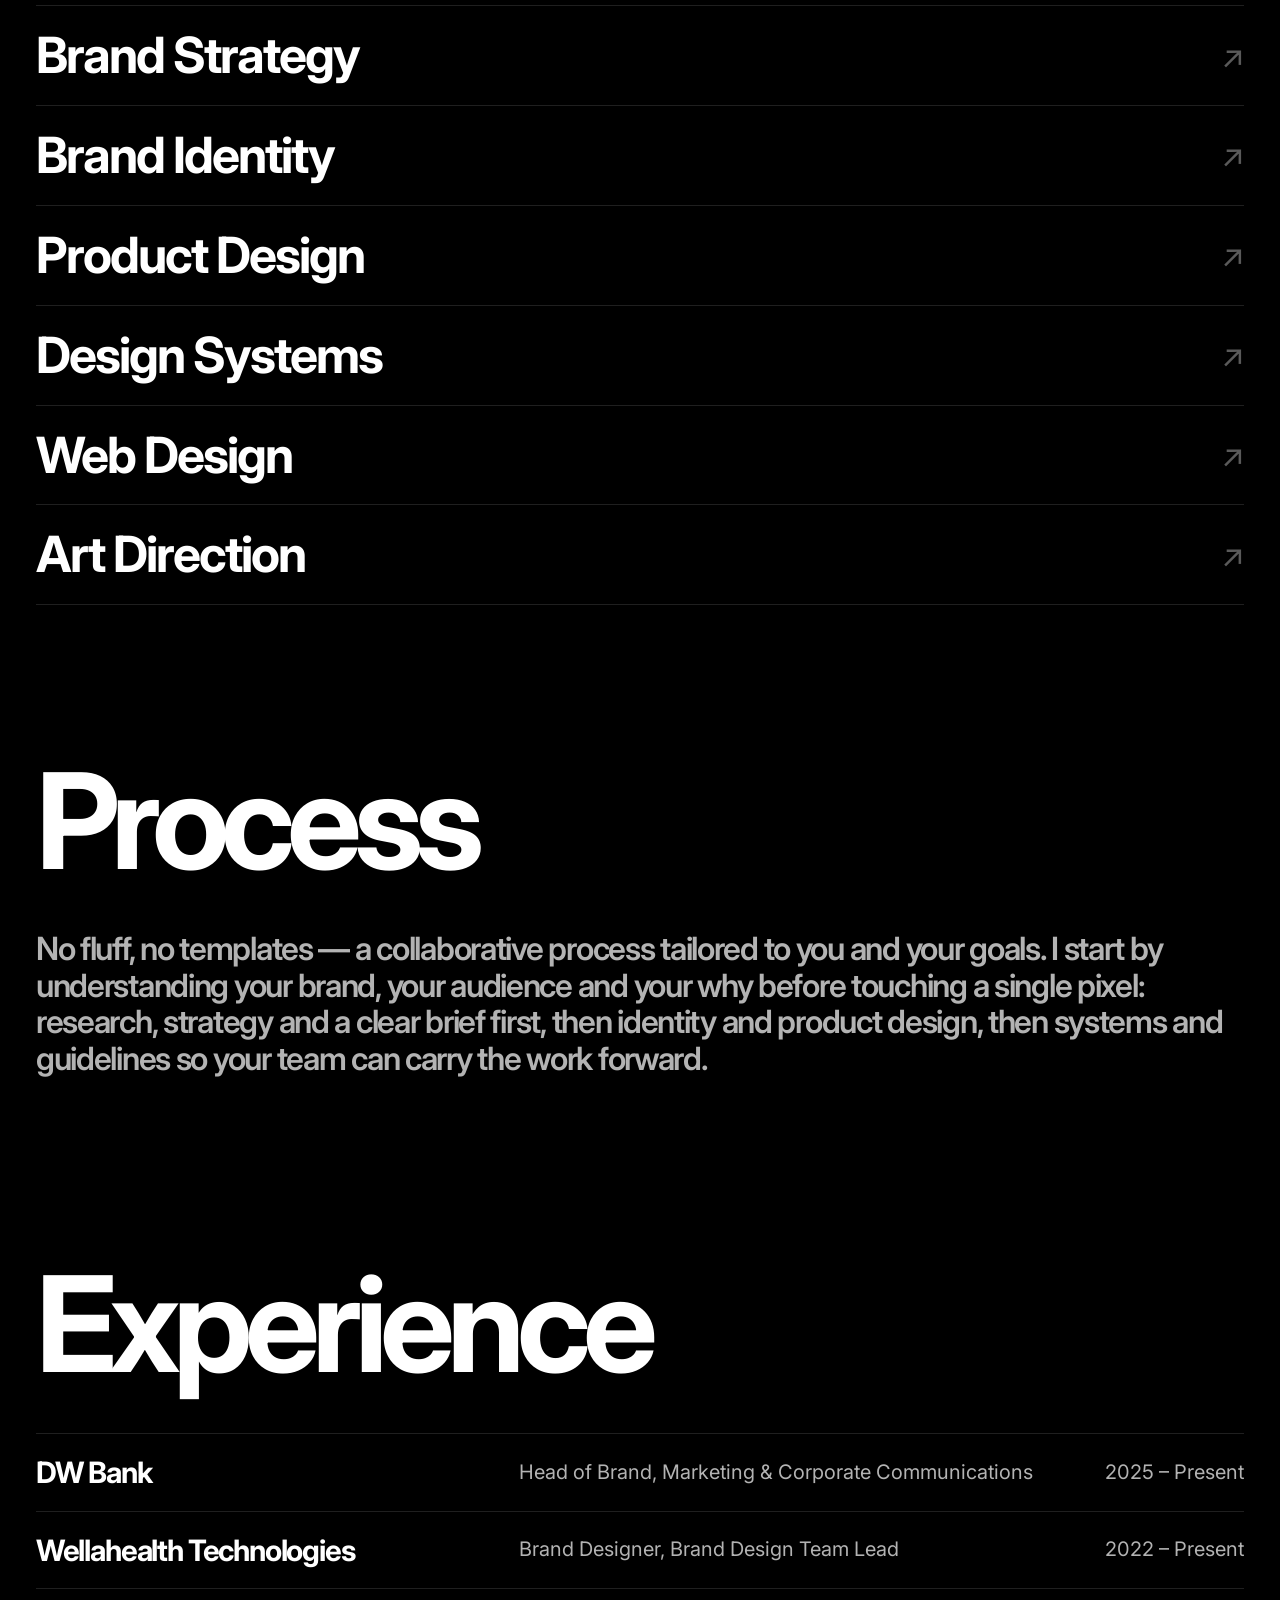
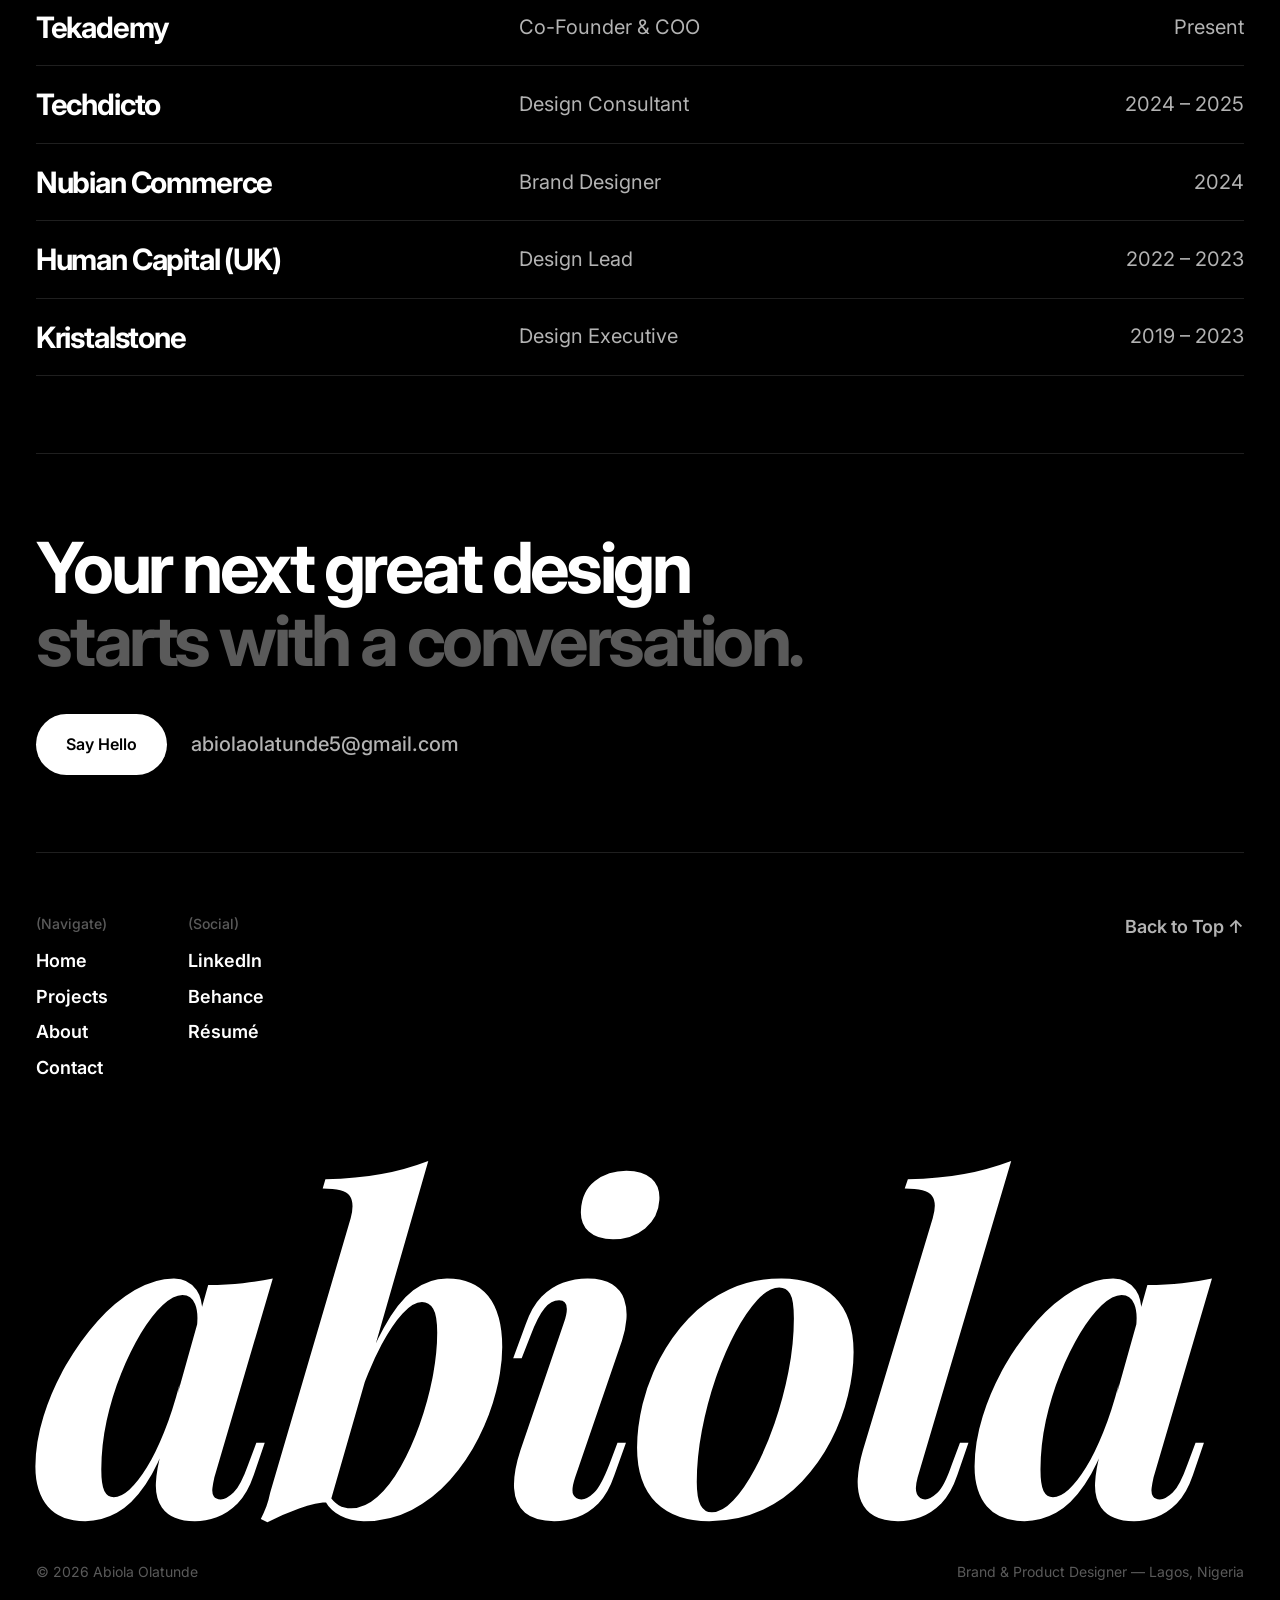
==== commit a095a1df: "Add files via upload" ====
--- a/about.html
+++ b/about.html
@@ -2,7 +2,7 @@
 <title>About — Abiola Olatunde</title><meta name="description" content="Brand and product designer based in Lagos."><meta property="og:title" content="About — Abiola Olatunde"><meta property="og:description" content="Brand and product designer based in Lagos."><meta property="og:image" content="assets/img/card-podstrm.jpg">
 <script>(function(){var t;try{t=localStorage.getItem('theme');}catch(e){}document.documentElement.setAttribute('data-theme',t==='light'?'light':'dark');})();</script>
 <link rel="icon" href="assets/favicon.svg" type="image/svg+xml"><link rel="preconnect" href="https://fonts.googleapis.com"><link rel="preconnect" href="https://fonts.gstatic.com" crossorigin>
-<link href="https://fonts.googleapis.com/css2?family=Inter:wght@400;500;600;700;900&display=swap" rel="stylesheet"><link rel="stylesheet" href="assets/style.css"></head><body><header class="site-head" data-appear><a class="logo" href="index.html"><svg class="brand-logo" viewBox="0 0 383.6 138.4" role="img" aria-label="Abiola Olatunde"><path fill="#E8EE58" fill-rule="evenodd" d="M 131.4,2.6 L 30,2.6 C 27.8,2.6 25.8,4.1 25.4,6.3 L 0.1,132.9 C -0.7,136.9 3.7,139.9 7.2,137.7 L 65.3,100 C 66,99.5 66.9,99.3 67.8,99.3 L 96.6,99.3 C 98,99.3 99.4,98.6 100.2,97.5 L 121.7,69.5 C 122.2,69 122.4,68.4 122.6,67.7 L 135.9,8.2 C 136.5,5.3 134.3,2.6 131.4,2.6 L 131.4,2.6 M 29,80.5 L 48.5,80.5 L 53.8,71.4 L 79.1,71.5 L 80.5,80.5 L 98.2,80.5 L 99.9,71.4 L 89.1,19.7 L 64.3,19.7 L 31.7,71.5 L 29,80.5 L 29,80.5 M 62.8,55.7 L 76.6,55.7 L 73.6,37.2 L 62.8,55.7 L 62.8,55.7"/><path fill="currentColor" fill-rule="evenodd" d="M 177.8,44.8 C 177.9,45 178,45.1 178,45.3 C 178,45.5 177.9,45.7 177.7,45.9 C 177.5,46 177.3,46.1 177,46.1 L 167.7,46.1 C 167,46.1 166.6,45.8 166.4,45.1 L 165.1,40.9 L 152.6,40.9 L 151.3,45.1 C 151.1,45.8 150.6,46.1 150,46.1 L 140.8,46.1 C 140.4,46.1 140.2,46 140,45.9 C 139.8,45.7 139.7,45.5 139.7,45.3 C 139.7,45.1 139.8,45 139.8,44.8 L 153.6,8.5 C 153.9,7.9 154.3,7.6 154.9,7.6 L 162.8,7.6 C 163.5,7.6 163.9,7.9 164.1,8.5 L 177.8,44.8 L 177.8,44.8 M 162,31.6 L 159.4,23.1 L 158.8,21.1 L 158.4,23.1 L 155.8,31.6 L 162,31.6 L 162,31.6 M 195.1,12.4 C 198.3,12.4 201.2,13.1 203.9,14.7 C 206.5,16.2 208.7,18.3 210.2,20.9 C 211.8,23.6 212.6,26.4 212.6,29.5 C 212.6,32.7 211.8,35.6 210.3,38.2 C 208.7,40.9 206.6,43 203.9,44.5 C 201.2,46.1 198.3,46.9 195.1,46.9 C 192.2,46.9 189.6,46.1 187.5,44.7 L 186.6,45.3 C 186.3,45.8 185.9,46.1 185.3,46.1 L 178.9,46.1 C 178.6,46.1 178.3,46 178.1,45.8 C 177.9,45.6 177.8,45.3 177.8,45 L 177.8,4.4 C 177.8,3.7 178.2,3.3 178.9,3.3 L 187.3,3.3 C 188,3.3 188.4,3.7 188.4,4.4 L 188.4,13.7 C 189.4,13.3 190.4,12.9 191.5,12.7 C 192.6,12.5 193.8,12.4 195.1,12.4 L 195.1,12.4 M 194.9,36.7 C 196.3,36.7 197.5,36.4 198.5,35.8 C 199.6,35.2 200.4,34.4 201,33.3 C 201.6,32.3 201.9,31.1 201.9,29.7 C 201.9,28.3 201.6,27.1 201,26 C 200.4,24.9 199.5,24.1 198.5,23.5 C 197.4,22.8 196.2,22.5 194.9,22.5 C 193.5,22.5 192.4,22.8 191.3,23.5 C 190.2,24.1 189.3,24.9 188.7,26 C 188.1,27.1 187.8,28.3 187.8,29.7 C 187.8,31 188.1,32.2 188.8,33.3 C 189.4,34.4 190.2,35.2 191.3,35.8 C 192.4,36.3 193.6,36.6 194.9,36.6 L 194.9,36.7 M 214.3,9.7 C 213.6,9.7 213.2,9.3 213.2,8.6 L 213.2,1.2 C 213.2,0.4 213.6,1.1e-13 214.3,1.1e-13 L 222.8,1.1e-13 C 223.5,1.1e-13 223.9,0.4 223.9,1.2 L 223.9,8.6 C 223.9,9.3 223.5,9.7 222.8,9.7 L 214.3,9.7 M 223.9,45 C 223.9,45.3 223.8,45.6 223.6,45.8 C 223.4,46 223.1,46.1 222.7,46.1 L 214.4,46.1 C 214,46.1 213.7,46 213.5,45.8 C 213.3,45.6 213.2,45.3 213.2,45 L 213.2,14 C 213.2,13.3 213.6,12.9 214.4,12.9 L 222.7,12.9 C 223.5,12.9 223.9,13.3 223.9,14 L 223.9,45 L 223.9,45 M 242.3,47 C 239,47 236,46.2 233.3,44.7 C 230.6,43.1 228.5,41 226.9,38.4 C 225.3,35.8 224.6,32.9 224.6,29.8 C 224.6,26.6 225.4,23.7 226.9,21 C 228.5,18.3 230.7,16.2 233.4,14.7 C 236.1,13.1 239.1,12.4 242.3,12.4 C 245.6,12.4 248.6,13.1 251.3,14.7 C 254.1,16.2 256.2,18.3 257.8,21 C 259.4,23.7 260.2,26.6 260.2,29.8 C 260.2,32.9 259.4,35.8 257.8,38.4 C 256.2,41 254,43.1 251.3,44.7 C 248.5,46.2 245.5,47 242.3,47 L 242.3,47 M 242.4,36.8 C 243.7,36.8 244.9,36.5 246,35.9 C 247.1,35.2 248,34.4 248.6,33.3 C 249.2,32.2 249.5,31 249.5,29.7 C 249.5,28.3 249.2,27.1 248.6,26 C 248,25 247.1,24.1 246,23.5 C 244.9,22.9 243.7,22.6 242.4,22.6 C 241,22.6 239.8,22.9 238.7,23.5 C 237.7,24.1 236.8,25 236.2,26 C 235.5,27.1 235.2,28.3 235.2,29.7 C 235.2,31 235.5,32.2 236.2,33.3 C 236.8,34.4 237.7,35.2 238.7,35.9 C 239.8,36.5 241,36.8 242.4,36.8 M 271.4,45 C 271.4,45.7 271,46.1 270.2,46.1 L 261.9,46.1 C 261.6,46.1 261.3,46 261.1,45.8 C 260.9,45.6 260.8,45.3 260.8,45 L 260.8,4.5 C 260.8,4.2 260.9,3.9 261.1,3.7 C 261.3,3.5 261.6,3.4 261.9,3.4 L 270.2,3.4 C 271,3.4 271.4,3.8 271.4,4.5 L 271.4,45 L 271.4,45 M 298.2,13.7 C 298.4,13.4 298.5,13.2 298.8,13.1 C 299,13 299.2,12.9 299.5,12.9 L 305.6,12.9 C 306.4,12.9 306.8,13.3 306.8,14 L 306.8,45 C 306.8,45.3 306.7,45.6 306.5,45.8 C 306.3,46 306,46.1 305.6,46.1 L 299.3,46.1 C 298.7,46.1 298.3,45.8 298,45.3 L 297.1,44.7 C 294.9,46.1 292.4,46.8 289.4,46.8 C 286.3,46.8 283.4,46.1 280.7,44.5 C 278,42.9 275.9,40.9 274.3,38.2 C 272.8,35.6 272,32.7 272,29.5 C 272,26.4 272.8,23.5 274.3,20.9 C 275.9,18.3 278,16.2 280.7,14.7 C 283.4,13.1 286.3,12.4 289.5,12.4 C 292.5,12.4 295,13.1 297.2,14.6 L 298.2,13.7 L 298.2,13.7 M 289.7,36.7 C 291,36.7 292.2,36.4 293.3,35.8 C 294.4,35.2 295.2,34.4 295.8,33.3 C 296.5,32.2 296.8,31 296.8,29.7 C 296.8,28.3 296.5,27.1 295.9,26 C 295.2,24.9 294.4,24.1 293.3,23.5 C 292.2,22.9 291.1,22.5 289.7,22.5 C 288.4,22.5 287.2,22.9 286.1,23.5 C 285.1,24.1 284.2,24.9 283.6,26 C 283,27.1 282.7,28.3 282.7,29.7 C 282.7,31.1 283,32.3 283.6,33.3 C 284.2,34.4 285,35.2 286.1,35.8 C 287.1,36.4 288.3,36.7 289.7,36.7 L 289.7,36.7 M 160.5,93 C 156.8,93 153.4,92.1 150.4,90.3 C 147.3,88.5 144.9,86.1 143.1,83.1 C 141.4,80 140.5,76.7 140.5,73 C 140.5,69.4 141.4,66 143.1,63 C 144.9,59.9 147.3,57.6 150.4,55.8 C 153.4,54 156.8,53.1 160.5,53.1 C 164.2,53.1 167.6,54 170.7,55.8 C 173.8,57.6 176.2,60 177.9,63 C 179.7,66 180.6,69.4 180.6,73 C 180.6,76.7 179.7,80 177.9,83.1 C 176.2,86.1 173.8,88.5 170.7,90.3 C 167.6,92.1 164.2,93 160.5,93 M 160.5,82.2 C 162,82.2 163.4,81.8 164.8,81 C 166.1,80.2 167.1,79.1 167.9,77.7 C 168.7,76.3 169.1,74.8 169.1,73.1 C 169.1,71.4 168.7,69.8 167.9,68.5 C 167.1,67.1 166.1,66 164.8,65.2 C 163.5,64.4 162,64 160.6,64 C 159.1,64 157.6,64.4 156.3,65.2 C 155,66 154,67.1 153.2,68.5 C 152.4,69.8 152,71.4 152,73.1 C 152,74.8 152.4,76.3 153.2,77.7 C 154,79.1 155,80.2 156.3,81 C 157.6,81.8 159.1,82.2 160.6,82.2 L 160.5,82.2 M 191.7,91.2 C 191.7,91.9 191.3,92.3 190.6,92.3 L 182.3,92.3 C 181.9,92.3 181.6,92.2 181.4,92 C 181.2,91.8 181.1,91.5 181.1,91.2 L 181.1,50.7 C 181.1,50.4 181.2,50.1 181.4,49.9 C 181.6,49.7 181.9,49.6 182.3,49.6 L 190.6,49.6 C 191.3,49.6 191.7,50 191.7,50.7 L 191.7,91.2 L 191.7,91.2 M 218.5,60 C 218.7,59.7 218.9,59.5 219.1,59.3 C 219.3,59.2 219.6,59.1 219.9,59.1 L 226,59.1 C 226.8,59.1 227.1,59.5 227.1,60.2 L 227.1,91.2 C 227.1,91.5 227,91.8 226.8,92 C 226.6,92.2 226.4,92.3 226,92.3 L 219.6,92.3 C 219,92.3 218.6,92.1 218.3,91.5 L 217.4,90.9 C 215.3,92.4 212.7,93.1 209.8,93.1 C 206.6,93.1 203.7,92.3 201,90.7 C 198.4,89.2 196.2,87.1 194.7,84.4 C 193.1,81.8 192.3,78.9 192.3,75.8 C 192.3,72.6 193.1,69.8 194.7,67.1 C 196.3,64.5 198.4,62.4 201.1,60.9 C 203.8,59.4 206.7,58.6 209.8,58.6 C 212.8,58.6 215.4,59.3 217.6,60.8 L 218.5,60 M 210,82.9 C 211.3,82.9 212.5,82.6 213.6,82 C 214.7,81.4 215.5,80.6 216.2,79.5 C 216.8,78.4 217.1,77.2 217.1,75.9 C 217.1,74.5 216.8,73.3 216.2,72.2 C 215.6,71.1 214.7,70.3 213.7,69.7 C 212.6,69.1 211.4,68.7 210.1,68.7 C 208.7,68.7 207.5,69.1 206.5,69.7 C 205.4,70.3 204.5,71.1 203.9,72.2 C 203.3,73.3 203,74.5 203,75.9 C 203,77.3 203.3,78.5 203.9,79.5 C 204.5,80.6 205.3,81.4 206.4,82 C 207.5,82.6 208.7,82.9 210,82.9 L 210,82.9 M 240.3,91.2 C 240.3,91.5 240.2,91.8 240,92 C 239.8,92.2 239.6,92.3 239.2,92.3 L 230.8,92.3 C 230.5,92.3 230.2,92.2 230,92 C 229.8,91.8 229.7,91.6 229.7,91.2 L 229.7,69 L 227.4,69 C 227,69 226.7,68.9 226.5,68.7 C 226.3,68.5 226.2,68.2 226.2,67.8 L 226.2,60.2 C 226.2,59.5 226.6,59.1 227.4,59.1 L 229.6,59.1 L 229.6,53.1 C 229.6,52.4 229.9,52 230.6,51.8 L 239.1,50.2 C 239.2,50.2 239.3,50.2 239.4,50.2 C 239.7,50.2 239.9,50.2 240.1,50.4 C 240.3,50.6 240.4,50.9 240.4,51.2 L 240.4,59.1 L 245,59.1 C 245.7,59.1 246.1,59.5 246.1,60.2 L 246.1,67.9 C 246.1,68.2 246,68.5 245.8,68.7 C 245.6,68.9 245.3,69 245,69 L 240.3,69 L 240.3,91.2 L 240.3,91.2 M 267.5,60.2 C 267.5,59.5 267.9,59.1 268.6,59.1 L 277,59.1 C 277.8,59.1 278.1,59.5 278.1,60.2 L 278.1,91.2 C 278.1,91.9 277.8,92.3 277,92.3 L 270.7,92.3 C 270,92.3 269.6,92 269.3,91.5 L 267.9,89.1 C 266.6,90.2 265,91.1 263.2,91.8 C 261.4,92.5 259.7,92.8 258.1,92.8 C 255.4,92.8 253,92.2 251,91 C 249,89.7 247.4,88 246.3,85.7 C 245.1,83.4 244.6,80.8 244.6,77.8 L 244.6,60.3 C 244.6,59.5 245,59.1 245.7,59.1 L 254.1,59.1 C 254.9,59.1 255.2,59.5 255.2,60.3 L 255.2,76.6 C 255.2,77.9 255.5,79 255.9,80 C 256.4,81 257.1,81.8 257.9,82.3 C 258.8,82.9 259.8,83.1 260.9,83.1 C 262.2,83.1 263.3,82.9 264.3,82.3 C 265.3,81.7 266.1,80.9 266.7,80 C 267.2,79.1 267.5,78.1 267.5,77.1 L 267.5,60.3 L 267.5,60.2 M 300.9,58.6 C 303.7,58.6 306,59.2 308.1,60.4 C 310.1,61.7 311.7,63.5 312.8,65.7 C 313.9,68 314.5,70.7 314.5,73.6 L 314.5,91.2 C 314.5,91.9 314.1,92.3 313.4,92.3 L 305,92.3 C 304.2,92.3 303.8,91.9 303.8,91.2 L 303.8,74.8 C 303.8,73.5 303.6,72.4 303.1,71.4 C 302.7,70.4 302,69.6 301.1,69.1 C 300.3,68.6 299.3,68.3 298.2,68.3 C 296.9,68.3 295.8,68.6 294.8,69.2 C 293.8,69.7 293,70.5 292.4,71.4 C 291.9,72.4 291.6,73.3 291.6,74.3 L 291.6,91.2 C 291.6,91.5 291.5,91.8 291.3,92 C 291.1,92.2 290.8,92.3 290.4,92.3 L 282.1,92.3 C 281.7,92.3 281.4,92.2 281.2,92 C 281,91.8 280.9,91.5 280.9,91.2 L 280.9,60.2 C 280.9,59.5 281.3,59.1 282.1,59.1 L 288.4,59.1 C 289,59.1 289.5,59.4 289.8,59.9 L 291.2,62.3 C 292.5,61.2 294.1,60.3 295.9,59.6 C 297.7,58.9 299.4,58.6 300.9,58.6 L 300.9,58.6 M 338.6,50.6 C 338.6,49.9 339,49.5 339.7,49.5 L 348.1,49.5 C 348.8,49.5 349.2,49.9 349.2,50.6 L 349.2,91.2 C 349.2,91.5 349.1,91.8 348.9,92 C 348.7,92.2 348.4,92.3 348.1,92.3 L 341.7,92.3 C 341.1,92.3 340.7,92 340.4,91.5 L 339.5,90.9 C 337.3,92.4 334.8,93.1 331.9,93.1 C 328.7,93.1 325.8,92.3 323.1,90.7 C 320.4,89.2 318.3,87.1 316.7,84.4 C 315.2,81.8 314.4,78.9 314.4,75.8 C 314.4,72.6 315.2,69.8 316.8,67.1 C 318.3,64.5 320.5,62.4 323.1,60.9 C 325.8,59.3 328.7,58.6 331.9,58.6 C 333.2,58.6 334.4,58.7 335.5,58.9 C 336.6,59.1 337.6,59.5 338.6,59.9 L 338.6,50.6 L 338.6,50.6 M 332.1,82.9 C 333.4,82.9 334.6,82.6 335.7,82 C 336.8,81.4 337.6,80.6 338.3,79.5 C 338.9,78.4 339.2,77.2 339.2,75.9 C 339.2,74.5 338.9,73.3 338.3,72.2 C 337.7,71.1 336.8,70.3 335.7,69.7 C 334.7,69 333.5,68.7 332.1,68.7 C 330.8,68.7 329.6,69 328.5,69.7 C 327.5,70.3 326.6,71.1 326,72.2 C 325.4,73.3 325.1,74.5 325.1,75.9 C 325.1,77.2 325.4,78.5 326,79.5 C 326.6,80.6 327.4,81.4 328.5,82 C 329.5,82.6 330.7,82.9 332.1,82.9 L 332.1,82.9 M 367.3,93.2 C 363.9,93.2 360.9,92.4 358.2,90.8 C 355.6,89.3 353.5,87.2 352,84.5 C 350.6,81.9 349.8,79 349.8,75.9 C 349.8,72.8 350.5,69.9 352,67.2 C 353.4,64.6 355.3,62.5 357.9,60.9 C 360.4,59.4 363.3,58.6 366.6,58.6 C 370.1,58.6 373.2,59.3 375.7,60.8 C 378.3,62.3 380.2,64.3 381.6,66.9 C 382.9,69.5 383.6,72.5 383.6,75.9 C 383.6,76.8 383.6,77.6 383.5,78.4 C 383.4,79.1 383,79.5 382.3,79.5 L 360.8,79.5 C 361.5,80.9 362.4,81.9 363.6,82.7 C 364.9,83.4 366.2,83.7 367.8,83.7 C 368.8,83.7 369.7,83.6 370.5,83.3 C 371.3,83 372.2,82.6 373,82.1 C 373.2,81.9 373.5,81.8 373.7,81.8 C 374,81.8 374.3,82 374.5,82.4 L 378.5,88 C 378.7,88.2 378.7,88.5 378.7,88.7 C 378.7,89.1 378.6,89.3 378.3,89.6 C 376.8,90.7 375.1,91.6 373.2,92.2 C 371.4,92.8 369.4,93.2 367.3,93.2 L 367.3,93.2 M 373.1,71.7 C 372.5,70.4 371.8,69.3 370.7,68.6 C 369.6,68 368.4,67.6 366.9,67.6 C 365.5,67.6 364.2,68 363.1,68.7 C 362.1,69.3 361.3,70.4 360.7,71.7 L 373.1,71.7 L 373.1,71.7"/></svg></a><nav class="nav" aria-label="Main"><a href="projects.html">PROJECTS</a><a href="about.html" aria-current="page">ABOUT</a><a href="contact.html">CONTACT</a></nav><div class="head-right"><div class="clock"><span>LAGOS / </span><time data-clock>--:--:--</time></div><button class="theme-toggle" type="button" data-theme-toggle aria-label="Switch to light mode"><svg class="sun" viewBox="0 0 24 24" fill="none" stroke="currentColor" stroke-width="1.8" stroke-linecap="round" aria-hidden="true"><circle cx="12" cy="12" r="4.2"/><path d="M12 2.5v2.2M12 19.3v2.2M2.5 12h2.2M19.3 12h2.2M5.3 5.3l1.6 1.6M17.1 17.1l1.6 1.6M5.3 18.7l1.6-1.6M17.1 6.9l1.6-1.6"/></svg><svg class="moon" viewBox="0 0 24 24" fill="none" stroke="currentColor" stroke-width="1.8" stroke-linejoin="round" aria-hidden="true"><path d="M20.5 14.3A8.5 8.5 0 0 1 9.7 3.5a8.5 8.5 0 1 0 10.8 10.8z"/></svg></button></div></header><main class="wrap"><h1 class="page-title" data-appear>About</h1>
+<link href="https://fonts.googleapis.com/css2?family=Inter:wght@400;500;600;700;900&display=swap" rel="stylesheet"><link rel="preload" href="assets/fonts/playfair-display-latin-700-italic.woff2" as="font" type="font/woff2" crossorigin><link rel="stylesheet" href="assets/style.css"></head><body><header class="site-head" data-appear><a class="logo" href="index.html"><svg class="brand-logo" viewBox="0 0 383.6 138.4" role="img" aria-label="Abiola Olatunde"><path class="logo-mark" fill="#E8EE58" fill-rule="evenodd" d="M 131.4,2.6 L 30,2.6 C 27.8,2.6 25.8,4.1 25.4,6.3 L 0.1,132.9 C -0.7,136.9 3.7,139.9 7.2,137.7 L 65.3,100 C 66,99.5 66.9,99.3 67.8,99.3 L 96.6,99.3 C 98,99.3 99.4,98.6 100.2,97.5 L 121.7,69.5 C 122.2,69 122.4,68.4 122.6,67.7 L 135.9,8.2 C 136.5,5.3 134.3,2.6 131.4,2.6 L 131.4,2.6 M 29,80.5 L 48.5,80.5 L 53.8,71.4 L 79.1,71.5 L 80.5,80.5 L 98.2,80.5 L 99.9,71.4 L 89.1,19.7 L 64.3,19.7 L 31.7,71.5 L 29,80.5 L 29,80.5 M 62.8,55.7 L 76.6,55.7 L 73.6,37.2 L 62.8,55.7 L 62.8,55.7"/><path fill="currentColor" fill-rule="evenodd" d="M 177.8,44.8 C 177.9,45 178,45.1 178,45.3 C 178,45.5 177.9,45.7 177.7,45.9 C 177.5,46 177.3,46.1 177,46.1 L 167.7,46.1 C 167,46.1 166.6,45.8 166.4,45.1 L 165.1,40.9 L 152.6,40.9 L 151.3,45.1 C 151.1,45.8 150.6,46.1 150,46.1 L 140.8,46.1 C 140.4,46.1 140.2,46 140,45.9 C 139.8,45.7 139.7,45.5 139.7,45.3 C 139.7,45.1 139.8,45 139.8,44.8 L 153.6,8.5 C 153.9,7.9 154.3,7.6 154.9,7.6 L 162.8,7.6 C 163.5,7.6 163.9,7.9 164.1,8.5 L 177.8,44.8 L 177.8,44.8 M 162,31.6 L 159.4,23.1 L 158.8,21.1 L 158.4,23.1 L 155.8,31.6 L 162,31.6 L 162,31.6 M 195.1,12.4 C 198.3,12.4 201.2,13.1 203.9,14.7 C 206.5,16.2 208.7,18.3 210.2,20.9 C 211.8,23.6 212.6,26.4 212.6,29.5 C 212.6,32.7 211.8,35.6 210.3,38.2 C 208.7,40.9 206.6,43 203.9,44.5 C 201.2,46.1 198.3,46.9 195.1,46.9 C 192.2,46.9 189.6,46.1 187.5,44.7 L 186.6,45.3 C 186.3,45.8 185.9,46.1 185.3,46.1 L 178.9,46.1 C 178.6,46.1 178.3,46 178.1,45.8 C 177.9,45.6 177.8,45.3 177.8,45 L 177.8,4.4 C 177.8,3.7 178.2,3.3 178.9,3.3 L 187.3,3.3 C 188,3.3 188.4,3.7 188.4,4.4 L 188.4,13.7 C 189.4,13.3 190.4,12.9 191.5,12.7 C 192.6,12.5 193.8,12.4 195.1,12.4 L 195.1,12.4 M 194.9,36.7 C 196.3,36.7 197.5,36.4 198.5,35.8 C 199.6,35.2 200.4,34.4 201,33.3 C 201.6,32.3 201.9,31.1 201.9,29.7 C 201.9,28.3 201.6,27.1 201,26 C 200.4,24.9 199.5,24.1 198.5,23.5 C 197.4,22.8 196.2,22.5 194.9,22.5 C 193.5,22.5 192.4,22.8 191.3,23.5 C 190.2,24.1 189.3,24.9 188.7,26 C 188.1,27.1 187.8,28.3 187.8,29.7 C 187.8,31 188.1,32.2 188.8,33.3 C 189.4,34.4 190.2,35.2 191.3,35.8 C 192.4,36.3 193.6,36.6 194.9,36.6 L 194.9,36.7 M 214.3,9.7 C 213.6,9.7 213.2,9.3 213.2,8.6 L 213.2,1.2 C 213.2,0.4 213.6,1.1e-13 214.3,1.1e-13 L 222.8,1.1e-13 C 223.5,1.1e-13 223.9,0.4 223.9,1.2 L 223.9,8.6 C 223.9,9.3 223.5,9.7 222.8,9.7 L 214.3,9.7 M 223.9,45 C 223.9,45.3 223.8,45.6 223.6,45.8 C 223.4,46 223.1,46.1 222.7,46.1 L 214.4,46.1 C 214,46.1 213.7,46 213.5,45.8 C 213.3,45.6 213.2,45.3 213.2,45 L 213.2,14 C 213.2,13.3 213.6,12.9 214.4,12.9 L 222.7,12.9 C 223.5,12.9 223.9,13.3 223.9,14 L 223.9,45 L 223.9,45 M 242.3,47 C 239,47 236,46.2 233.3,44.7 C 230.6,43.1 228.5,41 226.9,38.4 C 225.3,35.8 224.6,32.9 224.6,29.8 C 224.6,26.6 225.4,23.7 226.9,21 C 228.5,18.3 230.7,16.2 233.4,14.7 C 236.1,13.1 239.1,12.4 242.3,12.4 C 245.6,12.4 248.6,13.1 251.3,14.7 C 254.1,16.2 256.2,18.3 257.8,21 C 259.4,23.7 260.2,26.6 260.2,29.8 C 260.2,32.9 259.4,35.8 257.8,38.4 C 256.2,41 254,43.1 251.3,44.7 C 248.5,46.2 245.5,47 242.3,47 L 242.3,47 M 242.4,36.8 C 243.7,36.8 244.9,36.5 246,35.9 C 247.1,35.2 248,34.4 248.6,33.3 C 249.2,32.2 249.5,31 249.5,29.7 C 249.5,28.3 249.2,27.1 248.6,26 C 248,25 247.1,24.1 246,23.5 C 244.9,22.9 243.7,22.6 242.4,22.6 C 241,22.6 239.8,22.9 238.7,23.5 C 237.7,24.1 236.8,25 236.2,26 C 235.5,27.1 235.2,28.3 235.2,29.7 C 235.2,31 235.5,32.2 236.2,33.3 C 236.8,34.4 237.7,35.2 238.7,35.9 C 239.8,36.5 241,36.8 242.4,36.8 M 271.4,45 C 271.4,45.7 271,46.1 270.2,46.1 L 261.9,46.1 C 261.6,46.1 261.3,46 261.1,45.8 C 260.9,45.6 260.8,45.3 260.8,45 L 260.8,4.5 C 260.8,4.2 260.9,3.9 261.1,3.7 C 261.3,3.5 261.6,3.4 261.9,3.4 L 270.2,3.4 C 271,3.4 271.4,3.8 271.4,4.5 L 271.4,45 L 271.4,45 M 298.2,13.7 C 298.4,13.4 298.5,13.2 298.8,13.1 C 299,13 299.2,12.9 299.5,12.9 L 305.6,12.9 C 306.4,12.9 306.8,13.3 306.8,14 L 306.8,45 C 306.8,45.3 306.7,45.6 306.5,45.8 C 306.3,46 306,46.1 305.6,46.1 L 299.3,46.1 C 298.7,46.1 298.3,45.8 298,45.3 L 297.1,44.7 C 294.9,46.1 292.4,46.8 289.4,46.8 C 286.3,46.8 283.4,46.1 280.7,44.5 C 278,42.9 275.9,40.9 274.3,38.2 C 272.8,35.6 272,32.7 272,29.5 C 272,26.4 272.8,23.5 274.3,20.9 C 275.9,18.3 278,16.2 280.7,14.7 C 283.4,13.1 286.3,12.4 289.5,12.4 C 292.5,12.4 295,13.1 297.2,14.6 L 298.2,13.7 L 298.2,13.7 M 289.7,36.7 C 291,36.7 292.2,36.4 293.3,35.8 C 294.4,35.2 295.2,34.4 295.8,33.3 C 296.5,32.2 296.8,31 296.8,29.7 C 296.8,28.3 296.5,27.1 295.9,26 C 295.2,24.9 294.4,24.1 293.3,23.5 C 292.2,22.9 291.1,22.5 289.7,22.5 C 288.4,22.5 287.2,22.9 286.1,23.5 C 285.1,24.1 284.2,24.9 283.6,26 C 283,27.1 282.7,28.3 282.7,29.7 C 282.7,31.1 283,32.3 283.6,33.3 C 284.2,34.4 285,35.2 286.1,35.8 C 287.1,36.4 288.3,36.7 289.7,36.7 L 289.7,36.7 M 160.5,93 C 156.8,93 153.4,92.1 150.4,90.3 C 147.3,88.5 144.9,86.1 143.1,83.1 C 141.4,80 140.5,76.7 140.5,73 C 140.5,69.4 141.4,66 143.1,63 C 144.9,59.9 147.3,57.6 150.4,55.8 C 153.4,54 156.8,53.1 160.5,53.1 C 164.2,53.1 167.6,54 170.7,55.8 C 173.8,57.6 176.2,60 177.9,63 C 179.7,66 180.6,69.4 180.6,73 C 180.6,76.7 179.7,80 177.9,83.1 C 176.2,86.1 173.8,88.5 170.7,90.3 C 167.6,92.1 164.2,93 160.5,93 M 160.5,82.2 C 162,82.2 163.4,81.8 164.8,81 C 166.1,80.2 167.1,79.1 167.9,77.7 C 168.7,76.3 169.1,74.8 169.1,73.1 C 169.1,71.4 168.7,69.8 167.9,68.5 C 167.1,67.1 166.1,66 164.8,65.2 C 163.5,64.4 162,64 160.6,64 C 159.1,64 157.6,64.4 156.3,65.2 C 155,66 154,67.1 153.2,68.5 C 152.4,69.8 152,71.4 152,73.1 C 152,74.8 152.4,76.3 153.2,77.7 C 154,79.1 155,80.2 156.3,81 C 157.6,81.8 159.1,82.2 160.6,82.2 L 160.5,82.2 M 191.7,91.2 C 191.7,91.9 191.3,92.3 190.6,92.3 L 182.3,92.3 C 181.9,92.3 181.6,92.2 181.4,92 C 181.2,91.8 181.1,91.5 181.1,91.2 L 181.1,50.7 C 181.1,50.4 181.2,50.1 181.4,49.9 C 181.6,49.7 181.9,49.6 182.3,49.6 L 190.6,49.6 C 191.3,49.6 191.7,50 191.7,50.7 L 191.7,91.2 L 191.7,91.2 M 218.5,60 C 218.7,59.7 218.9,59.5 219.1,59.3 C 219.3,59.2 219.6,59.1 219.9,59.1 L 226,59.1 C 226.8,59.1 227.1,59.5 227.1,60.2 L 227.1,91.2 C 227.1,91.5 227,91.8 226.8,92 C 226.6,92.2 226.4,92.3 226,92.3 L 219.6,92.3 C 219,92.3 218.6,92.1 218.3,91.5 L 217.4,90.9 C 215.3,92.4 212.7,93.1 209.8,93.1 C 206.6,93.1 203.7,92.3 201,90.7 C 198.4,89.2 196.2,87.1 194.7,84.4 C 193.1,81.8 192.3,78.9 192.3,75.8 C 192.3,72.6 193.1,69.8 194.7,67.1 C 196.3,64.5 198.4,62.4 201.1,60.9 C 203.8,59.4 206.7,58.6 209.8,58.6 C 212.8,58.6 215.4,59.3 217.6,60.8 L 218.5,60 M 210,82.9 C 211.3,82.9 212.5,82.6 213.6,82 C 214.7,81.4 215.5,80.6 216.2,79.5 C 216.8,78.4 217.1,77.2 217.1,75.9 C 217.1,74.5 216.8,73.3 216.2,72.2 C 215.6,71.1 214.7,70.3 213.7,69.7 C 212.6,69.1 211.4,68.7 210.1,68.7 C 208.7,68.7 207.5,69.1 206.5,69.7 C 205.4,70.3 204.5,71.1 203.9,72.2 C 203.3,73.3 203,74.5 203,75.9 C 203,77.3 203.3,78.5 203.9,79.5 C 204.5,80.6 205.3,81.4 206.4,82 C 207.5,82.6 208.7,82.9 210,82.9 L 210,82.9 M 240.3,91.2 C 240.3,91.5 240.2,91.8 240,92 C 239.8,92.2 239.6,92.3 239.2,92.3 L 230.8,92.3 C 230.5,92.3 230.2,92.2 230,92 C 229.8,91.8 229.7,91.6 229.7,91.2 L 229.7,69 L 227.4,69 C 227,69 226.7,68.9 226.5,68.7 C 226.3,68.5 226.2,68.2 226.2,67.8 L 226.2,60.2 C 226.2,59.5 226.6,59.1 227.4,59.1 L 229.6,59.1 L 229.6,53.1 C 229.6,52.4 229.9,52 230.6,51.8 L 239.1,50.2 C 239.2,50.2 239.3,50.2 239.4,50.2 C 239.7,50.2 239.9,50.2 240.1,50.4 C 240.3,50.6 240.4,50.9 240.4,51.2 L 240.4,59.1 L 245,59.1 C 245.7,59.1 246.1,59.5 246.1,60.2 L 246.1,67.9 C 246.1,68.2 246,68.5 245.8,68.7 C 245.6,68.9 245.3,69 245,69 L 240.3,69 L 240.3,91.2 L 240.3,91.2 M 267.5,60.2 C 267.5,59.5 267.9,59.1 268.6,59.1 L 277,59.1 C 277.8,59.1 278.1,59.5 278.1,60.2 L 278.1,91.2 C 278.1,91.9 277.8,92.3 277,92.3 L 270.7,92.3 C 270,92.3 269.6,92 269.3,91.5 L 267.9,89.1 C 266.6,90.2 265,91.1 263.2,91.8 C 261.4,92.5 259.7,92.8 258.1,92.8 C 255.4,92.8 253,92.2 251,91 C 249,89.7 247.4,88 246.3,85.7 C 245.1,83.4 244.6,80.8 244.6,77.8 L 244.6,60.3 C 244.6,59.5 245,59.1 245.7,59.1 L 254.1,59.1 C 254.9,59.1 255.2,59.5 255.2,60.3 L 255.2,76.6 C 255.2,77.9 255.5,79 255.9,80 C 256.4,81 257.1,81.8 257.9,82.3 C 258.8,82.9 259.8,83.1 260.9,83.1 C 262.2,83.1 263.3,82.9 264.3,82.3 C 265.3,81.7 266.1,80.9 266.7,80 C 267.2,79.1 267.5,78.1 267.5,77.1 L 267.5,60.3 L 267.5,60.2 M 300.9,58.6 C 303.7,58.6 306,59.2 308.1,60.4 C 310.1,61.7 311.7,63.5 312.8,65.7 C 313.9,68 314.5,70.7 314.5,73.6 L 314.5,91.2 C 314.5,91.9 314.1,92.3 313.4,92.3 L 305,92.3 C 304.2,92.3 303.8,91.9 303.8,91.2 L 303.8,74.8 C 303.8,73.5 303.6,72.4 303.1,71.4 C 302.7,70.4 302,69.6 301.1,69.1 C 300.3,68.6 299.3,68.3 298.2,68.3 C 296.9,68.3 295.8,68.6 294.8,69.2 C 293.8,69.7 293,70.5 292.4,71.4 C 291.9,72.4 291.6,73.3 291.6,74.3 L 291.6,91.2 C 291.6,91.5 291.5,91.8 291.3,92 C 291.1,92.2 290.8,92.3 290.4,92.3 L 282.1,92.3 C 281.7,92.3 281.4,92.2 281.2,92 C 281,91.8 280.9,91.5 280.9,91.2 L 280.9,60.2 C 280.9,59.5 281.3,59.1 282.1,59.1 L 288.4,59.1 C 289,59.1 289.5,59.4 289.8,59.9 L 291.2,62.3 C 292.5,61.2 294.1,60.3 295.9,59.6 C 297.7,58.9 299.4,58.6 300.9,58.6 L 300.9,58.6 M 338.6,50.6 C 338.6,49.9 339,49.5 339.7,49.5 L 348.1,49.5 C 348.8,49.5 349.2,49.9 349.2,50.6 L 349.2,91.2 C 349.2,91.5 349.1,91.8 348.9,92 C 348.7,92.2 348.4,92.3 348.1,92.3 L 341.7,92.3 C 341.1,92.3 340.7,92 340.4,91.5 L 339.5,90.9 C 337.3,92.4 334.8,93.1 331.9,93.1 C 328.7,93.1 325.8,92.3 323.1,90.7 C 320.4,89.2 318.3,87.1 316.7,84.4 C 315.2,81.8 314.4,78.9 314.4,75.8 C 314.4,72.6 315.2,69.8 316.8,67.1 C 318.3,64.5 320.5,62.4 323.1,60.9 C 325.8,59.3 328.7,58.6 331.9,58.6 C 333.2,58.6 334.4,58.7 335.5,58.9 C 336.6,59.1 337.6,59.5 338.6,59.9 L 338.6,50.6 L 338.6,50.6 M 332.1,82.9 C 333.4,82.9 334.6,82.6 335.7,82 C 336.8,81.4 337.6,80.6 338.3,79.5 C 338.9,78.4 339.2,77.2 339.2,75.9 C 339.2,74.5 338.9,73.3 338.3,72.2 C 337.7,71.1 336.8,70.3 335.7,69.7 C 334.7,69 333.5,68.7 332.1,68.7 C 330.8,68.7 329.6,69 328.5,69.7 C 327.5,70.3 326.6,71.1 326,72.2 C 325.4,73.3 325.1,74.5 325.1,75.9 C 325.1,77.2 325.4,78.5 326,79.5 C 326.6,80.6 327.4,81.4 328.5,82 C 329.5,82.6 330.7,82.9 332.1,82.9 L 332.1,82.9 M 367.3,93.2 C 363.9,93.2 360.9,92.4 358.2,90.8 C 355.6,89.3 353.5,87.2 352,84.5 C 350.6,81.9 349.8,79 349.8,75.9 C 349.8,72.8 350.5,69.9 352,67.2 C 353.4,64.6 355.3,62.5 357.9,60.9 C 360.4,59.4 363.3,58.6 366.6,58.6 C 370.1,58.6 373.2,59.3 375.7,60.8 C 378.3,62.3 380.2,64.3 381.6,66.9 C 382.9,69.5 383.6,72.5 383.6,75.9 C 383.6,76.8 383.6,77.6 383.5,78.4 C 383.4,79.1 383,79.5 382.3,79.5 L 360.8,79.5 C 361.5,80.9 362.4,81.9 363.6,82.7 C 364.9,83.4 366.2,83.7 367.8,83.7 C 368.8,83.7 369.7,83.6 370.5,83.3 C 371.3,83 372.2,82.6 373,82.1 C 373.2,81.9 373.5,81.8 373.7,81.8 C 374,81.8 374.3,82 374.5,82.4 L 378.5,88 C 378.7,88.2 378.7,88.5 378.7,88.7 C 378.7,89.1 378.6,89.3 378.3,89.6 C 376.8,90.7 375.1,91.6 373.2,92.2 C 371.4,92.8 369.4,93.2 367.3,93.2 L 367.3,93.2 M 373.1,71.7 C 372.5,70.4 371.8,69.3 370.7,68.6 C 369.6,68 368.4,67.6 366.9,67.6 C 365.5,67.6 364.2,68 363.1,68.7 C 362.1,69.3 361.3,70.4 360.7,71.7 L 373.1,71.7 L 373.1,71.7"/></svg></a><nav class="nav" aria-label="Main"><a href="projects.html">PROJECTS</a><a href="about.html" aria-current="page">ABOUT</a><a href="contact.html">CONTACT</a></nav><div class="head-right"><div class="clock"><span>LAGOS / </span><time data-clock>--:--:--</time></div><button class="theme-toggle" type="button" data-theme-toggle aria-label="Switch to light mode"><svg class="sun" viewBox="0 0 24 24" fill="none" stroke="currentColor" stroke-width="1.8" stroke-linecap="round" aria-hidden="true"><circle cx="12" cy="12" r="4.2"/><path d="M12 2.5v2.2M12 19.3v2.2M2.5 12h2.2M19.3 12h2.2M5.3 5.3l1.6 1.6M17.1 17.1l1.6 1.6M5.3 18.7l1.6-1.6M17.1 6.9l1.6-1.6"/></svg><svg class="moon" viewBox="0 0 24 24" fill="none" stroke="currentColor" stroke-width="1.8" stroke-linejoin="round" aria-hidden="true"><path d="M20.5 14.3A8.5 8.5 0 0 1 9.7 3.5a8.5 8.5 0 1 0 10.8 10.8z"/></svg></button></div></header><main class="wrap"><h1 class="page-title" data-appear>About</h1>
 <div class="about-intro"><div class="media" style="aspect-ratio:520/650;border-radius:18px"><img src="assets/img/portrait.jpg" width="520" height="650" alt="Portrait of Abiola Olatunde"></div>
 <div><p class="lead" style="font-size:clamp(26px,2.8vw,40px)">Hi, I’m Abiola — a brand and product designer helping businesses build clarity, consistency, and confidence through thoughtful design.</p>
 <p class="muted">I’ve spent more than a decade across fintech, healthtech, HR tech, ed-tech and media — leading the brand design team at Wellahealth, leading design for Clio HR at Human Capital (UK), and today heading brand, marketing and corporate communications at DW Bank. I also co-founded Tekademy.</p>
@@ -13,6 +13,6 @@
 <section><h2 class="huge">Experience</h2><div class="rows jobs"><div class="row"><b>DW Bank</b><em>Head of Brand, Marketing &amp; Corporate Communications</em><span>2025 – Present</span></div><div class="row"><b>Wellahealth Technologies</b><em>Brand Designer, Brand Design Team Lead</em><span>2022 – Present</span></div><div class="row"><b>Tekademy</b><em>Co-Founder &amp; COO</em><span>Present</span></div><div class="row"><b>Techdicto</b><em>Design Consultant</em><span>2024 – 2025</span></div><div class="row"><b>Nubian Commerce</b><em>Brand Designer</em><span>2024</span></div><div class="row"><b>Human Capital (UK)</b><em>Design Lead</em><span>2022 – 2023</span></div><div class="row"><b>Kristalstone</b><em>Design Executive</em><span>2019 – 2023</span></div></div></section></main><div class="wrap"><section class="cta"><h2>Your next great design<br><span>starts with a conversation.</span></h2><div class="actions"><a class="btn" href="mailto:abiolaolatunde5@gmail.com">Say Hello</a><a class="mail fadelink" href="mailto:abiolaolatunde5@gmail.com">abiolaolatunde5@gmail.com</a></div></section>
 <footer><div class="foot"><div><h4>(Navigate)</h4><a class="fadelink" href="index.html">Home</a><a class="fadelink" href="projects.html">Projects</a><a class="fadelink" href="about.html">About</a><a class="fadelink" href="contact.html">Contact</a></div>
 <div><h4>(Social)</h4><a class="fadelink" href="https://www.linkedin.com/in/helloabiola/" target="_blank" rel="noopener">LinkedIn</a><a class="fadelink" href="https://www.behance.net/helloabiola" target="_blank" rel="noopener">Behance</a><a class="fadelink" href="https://drive.google.com/file/d/1vZUpydbHRFc7InXNhGjmikHniOKCymTY/view?usp=sharing" target="_blank" rel="noopener">Résumé</a></div>
-<a class="top fadelink" href="#" data-top>Back to Top ↑</a></div><div class="foot-mark" aria-hidden="true">ABIOLA</div>
+<a class="top fadelink" href="#" data-top>Back to Top ↑</a></div><div class="foot-mark" aria-hidden="true">abiola</div>
 <div class="foot-base"><span>© <span data-year>2026</span> Abiola Olatunde</span><span>Brand &amp; Product Designer — Lagos, Nigeria</span></div></footer></div>
 <script src="assets/site.js"></script></body></html>
--- a/assets/style.css
+++ b/assets/style.css
@@ -168,3 +168,14 @@
  .statement{font-size:clamp(24px,6.4vw,52px)}
  .lead{font-size:clamp(22px,6vw,52px)}
 }
+
+/* Playfair wordmarks + light-mode logo mark */
+@font-face{font-family:"Playfair Display";font-style:italic;font-weight:700;font-display:swap;src:url(fonts/playfair-display-latin-700-italic.woff2) format("woff2")}
+:root{--serif:"Playfair Display",Georgia,"Times New Roman",serif}
+.wordmark,.foot-mark{font-family:var(--serif);font-weight:700;font-style:italic;letter-spacing:-.03em}
+.wordmark{font-size:clamp(90px,34.8vw,532px);line-height:.85;padding-right:.08em}
+.foot-mark{font-size:clamp(90px,34.8vw,532px);letter-spacing:-.03em;padding-left:0;line-height:.85}
+.foot-mark{line-height:.9;padding-right:.06em}
+.logo-mark{fill:#E8EE58;transition:fill .4s ease-out}
+html[data-theme="light"] .logo-mark{fill:#0A0A0A}
+@media (max-width:760px){.wordmark{font-size:33.5vw}.foot-mark{font-size:33.5vw}}
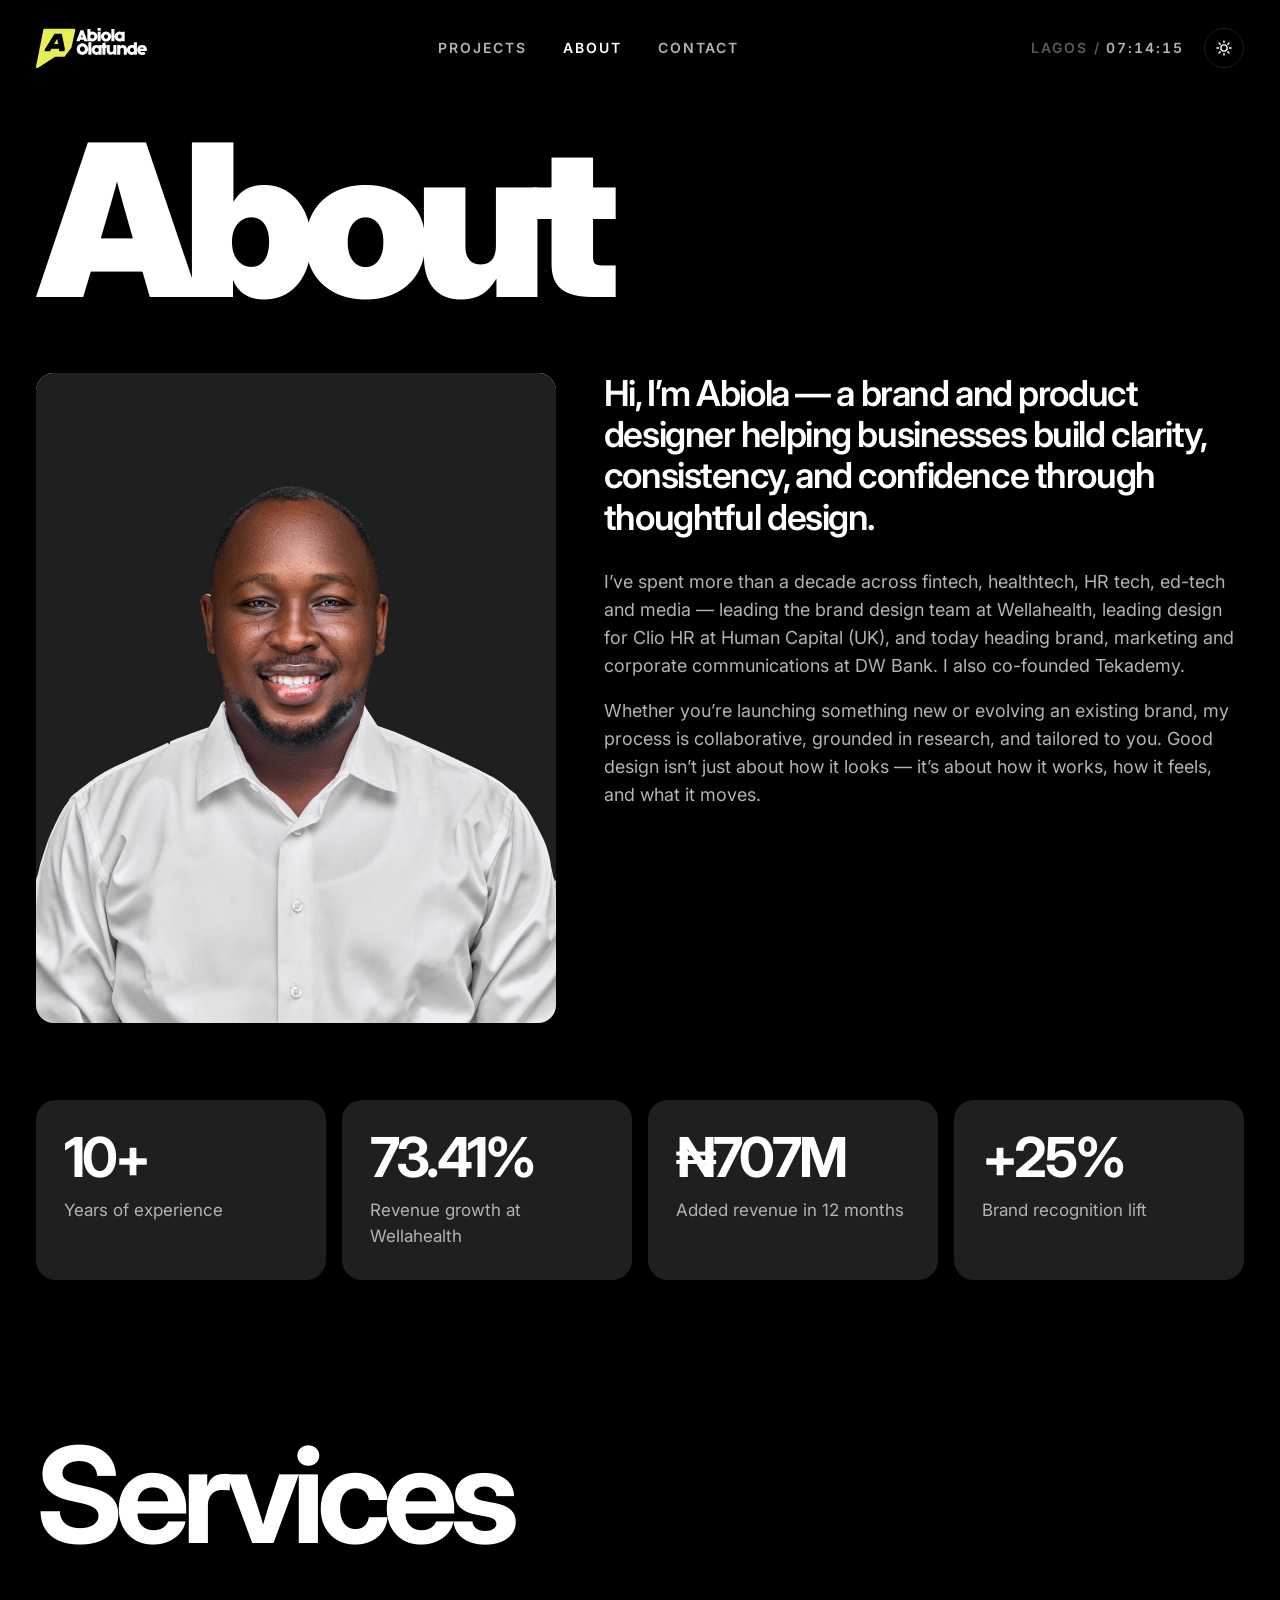
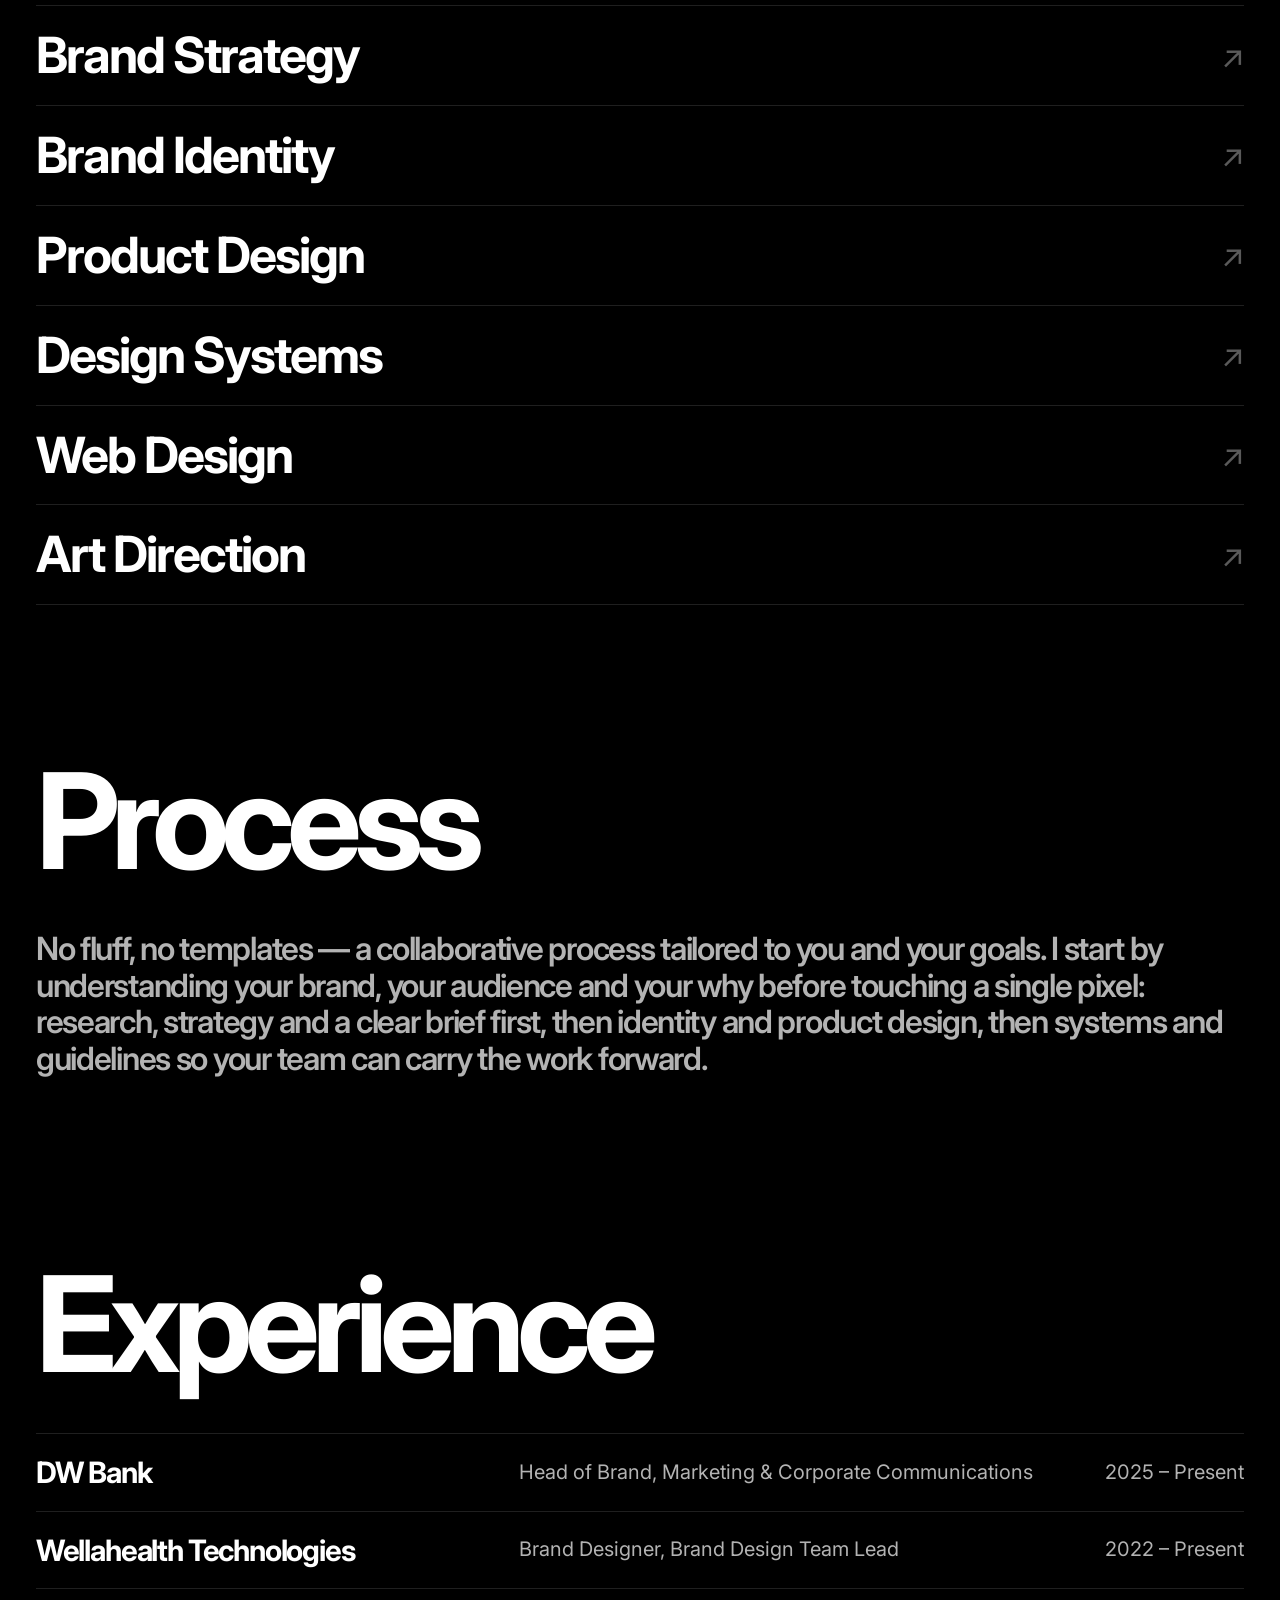
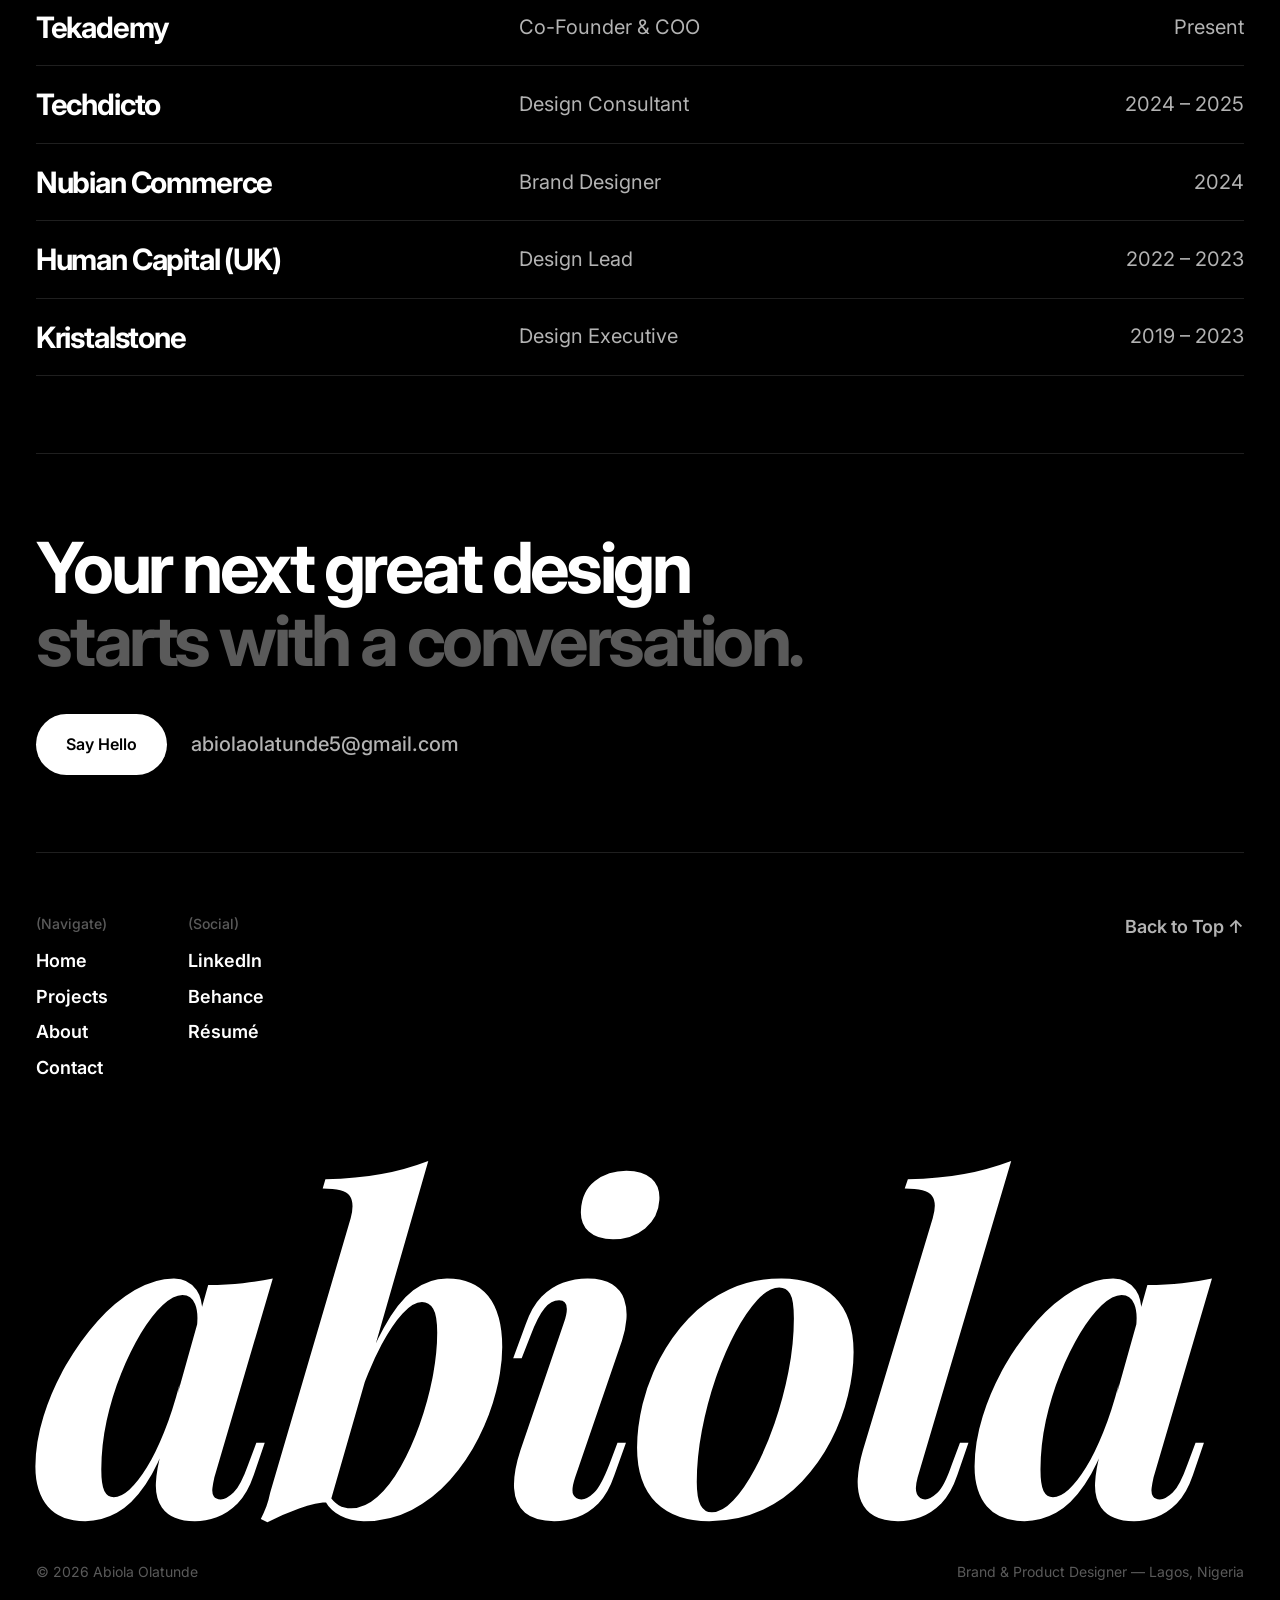
==== commit e8b0bf54: "Add files via upload" ====
--- a/about.html
+++ b/about.html
@@ -2,7 +2,7 @@
 <title>About — Abiola Olatunde</title><meta name="description" content="Brand and product designer based in Lagos."><meta property="og:title" content="About — Abiola Olatunde"><meta property="og:description" content="Brand and product designer based in Lagos."><meta property="og:image" content="assets/img/card-podstrm.jpg">
 <script>(function(){var t;try{t=localStorage.getItem('theme');}catch(e){}document.documentElement.setAttribute('data-theme',t==='light'?'light':'dark');})();</script>
 <link rel="icon" href="assets/favicon.svg" type="image/svg+xml"><link rel="preconnect" href="https://fonts.googleapis.com"><link rel="preconnect" href="https://fonts.gstatic.com" crossorigin>
-<link href="https://fonts.googleapis.com/css2?family=Inter:wght@400;500;600;700;900&display=swap" rel="stylesheet"><link rel="preload" href="assets/fonts/playfair-display-latin-700-italic.woff2" as="font" type="font/woff2" crossorigin><link rel="stylesheet" href="assets/style.css"></head><body><header class="site-head" data-appear><a class="logo" href="index.html"><svg class="brand-logo" viewBox="0 0 383.6 138.4" role="img" aria-label="Abiola Olatunde"><path class="logo-mark" fill="#E8EE58" fill-rule="evenodd" d="M 131.4,2.6 L 30,2.6 C 27.8,2.6 25.8,4.1 25.4,6.3 L 0.1,132.9 C -0.7,136.9 3.7,139.9 7.2,137.7 L 65.3,100 C 66,99.5 66.9,99.3 67.8,99.3 L 96.6,99.3 C 98,99.3 99.4,98.6 100.2,97.5 L 121.7,69.5 C 122.2,69 122.4,68.4 122.6,67.7 L 135.9,8.2 C 136.5,5.3 134.3,2.6 131.4,2.6 L 131.4,2.6 M 29,80.5 L 48.5,80.5 L 53.8,71.4 L 79.1,71.5 L 80.5,80.5 L 98.2,80.5 L 99.9,71.4 L 89.1,19.7 L 64.3,19.7 L 31.7,71.5 L 29,80.5 L 29,80.5 M 62.8,55.7 L 76.6,55.7 L 73.6,37.2 L 62.8,55.7 L 62.8,55.7"/><path fill="currentColor" fill-rule="evenodd" d="M 177.8,44.8 C 177.9,45 178,45.1 178,45.3 C 178,45.5 177.9,45.7 177.7,45.9 C 177.5,46 177.3,46.1 177,46.1 L 167.7,46.1 C 167,46.1 166.6,45.8 166.4,45.1 L 165.1,40.9 L 152.6,40.9 L 151.3,45.1 C 151.1,45.8 150.6,46.1 150,46.1 L 140.8,46.1 C 140.4,46.1 140.2,46 140,45.9 C 139.8,45.7 139.7,45.5 139.7,45.3 C 139.7,45.1 139.8,45 139.8,44.8 L 153.6,8.5 C 153.9,7.9 154.3,7.6 154.9,7.6 L 162.8,7.6 C 163.5,7.6 163.9,7.9 164.1,8.5 L 177.8,44.8 L 177.8,44.8 M 162,31.6 L 159.4,23.1 L 158.8,21.1 L 158.4,23.1 L 155.8,31.6 L 162,31.6 L 162,31.6 M 195.1,12.4 C 198.3,12.4 201.2,13.1 203.9,14.7 C 206.5,16.2 208.7,18.3 210.2,20.9 C 211.8,23.6 212.6,26.4 212.6,29.5 C 212.6,32.7 211.8,35.6 210.3,38.2 C 208.7,40.9 206.6,43 203.9,44.5 C 201.2,46.1 198.3,46.9 195.1,46.9 C 192.2,46.9 189.6,46.1 187.5,44.7 L 186.6,45.3 C 186.3,45.8 185.9,46.1 185.3,46.1 L 178.9,46.1 C 178.6,46.1 178.3,46 178.1,45.8 C 177.9,45.6 177.8,45.3 177.8,45 L 177.8,4.4 C 177.8,3.7 178.2,3.3 178.9,3.3 L 187.3,3.3 C 188,3.3 188.4,3.7 188.4,4.4 L 188.4,13.7 C 189.4,13.3 190.4,12.9 191.5,12.7 C 192.6,12.5 193.8,12.4 195.1,12.4 L 195.1,12.4 M 194.9,36.7 C 196.3,36.7 197.5,36.4 198.5,35.8 C 199.6,35.2 200.4,34.4 201,33.3 C 201.6,32.3 201.9,31.1 201.9,29.7 C 201.9,28.3 201.6,27.1 201,26 C 200.4,24.9 199.5,24.1 198.5,23.5 C 197.4,22.8 196.2,22.5 194.9,22.5 C 193.5,22.5 192.4,22.8 191.3,23.5 C 190.2,24.1 189.3,24.9 188.7,26 C 188.1,27.1 187.8,28.3 187.8,29.7 C 187.8,31 188.1,32.2 188.8,33.3 C 189.4,34.4 190.2,35.2 191.3,35.8 C 192.4,36.3 193.6,36.6 194.9,36.6 L 194.9,36.7 M 214.3,9.7 C 213.6,9.7 213.2,9.3 213.2,8.6 L 213.2,1.2 C 213.2,0.4 213.6,1.1e-13 214.3,1.1e-13 L 222.8,1.1e-13 C 223.5,1.1e-13 223.9,0.4 223.9,1.2 L 223.9,8.6 C 223.9,9.3 223.5,9.7 222.8,9.7 L 214.3,9.7 M 223.9,45 C 223.9,45.3 223.8,45.6 223.6,45.8 C 223.4,46 223.1,46.1 222.7,46.1 L 214.4,46.1 C 214,46.1 213.7,46 213.5,45.8 C 213.3,45.6 213.2,45.3 213.2,45 L 213.2,14 C 213.2,13.3 213.6,12.9 214.4,12.9 L 222.7,12.9 C 223.5,12.9 223.9,13.3 223.9,14 L 223.9,45 L 223.9,45 M 242.3,47 C 239,47 236,46.2 233.3,44.7 C 230.6,43.1 228.5,41 226.9,38.4 C 225.3,35.8 224.6,32.9 224.6,29.8 C 224.6,26.6 225.4,23.7 226.9,21 C 228.5,18.3 230.7,16.2 233.4,14.7 C 236.1,13.1 239.1,12.4 242.3,12.4 C 245.6,12.4 248.6,13.1 251.3,14.7 C 254.1,16.2 256.2,18.3 257.8,21 C 259.4,23.7 260.2,26.6 260.2,29.8 C 260.2,32.9 259.4,35.8 257.8,38.4 C 256.2,41 254,43.1 251.3,44.7 C 248.5,46.2 245.5,47 242.3,47 L 242.3,47 M 242.4,36.8 C 243.7,36.8 244.9,36.5 246,35.9 C 247.1,35.2 248,34.4 248.6,33.3 C 249.2,32.2 249.5,31 249.5,29.7 C 249.5,28.3 249.2,27.1 248.6,26 C 248,25 247.1,24.1 246,23.5 C 244.9,22.9 243.7,22.6 242.4,22.6 C 241,22.6 239.8,22.9 238.7,23.5 C 237.7,24.1 236.8,25 236.2,26 C 235.5,27.1 235.2,28.3 235.2,29.7 C 235.2,31 235.5,32.2 236.2,33.3 C 236.8,34.4 237.7,35.2 238.7,35.9 C 239.8,36.5 241,36.8 242.4,36.8 M 271.4,45 C 271.4,45.7 271,46.1 270.2,46.1 L 261.9,46.1 C 261.6,46.1 261.3,46 261.1,45.8 C 260.9,45.6 260.8,45.3 260.8,45 L 260.8,4.5 C 260.8,4.2 260.9,3.9 261.1,3.7 C 261.3,3.5 261.6,3.4 261.9,3.4 L 270.2,3.4 C 271,3.4 271.4,3.8 271.4,4.5 L 271.4,45 L 271.4,45 M 298.2,13.7 C 298.4,13.4 298.5,13.2 298.8,13.1 C 299,13 299.2,12.9 299.5,12.9 L 305.6,12.9 C 306.4,12.9 306.8,13.3 306.8,14 L 306.8,45 C 306.8,45.3 306.7,45.6 306.5,45.8 C 306.3,46 306,46.1 305.6,46.1 L 299.3,46.1 C 298.7,46.1 298.3,45.8 298,45.3 L 297.1,44.7 C 294.9,46.1 292.4,46.8 289.4,46.8 C 286.3,46.8 283.4,46.1 280.7,44.5 C 278,42.9 275.9,40.9 274.3,38.2 C 272.8,35.6 272,32.7 272,29.5 C 272,26.4 272.8,23.5 274.3,20.9 C 275.9,18.3 278,16.2 280.7,14.7 C 283.4,13.1 286.3,12.4 289.5,12.4 C 292.5,12.4 295,13.1 297.2,14.6 L 298.2,13.7 L 298.2,13.7 M 289.7,36.7 C 291,36.7 292.2,36.4 293.3,35.8 C 294.4,35.2 295.2,34.4 295.8,33.3 C 296.5,32.2 296.8,31 296.8,29.7 C 296.8,28.3 296.5,27.1 295.9,26 C 295.2,24.9 294.4,24.1 293.3,23.5 C 292.2,22.9 291.1,22.5 289.7,22.5 C 288.4,22.5 287.2,22.9 286.1,23.5 C 285.1,24.1 284.2,24.9 283.6,26 C 283,27.1 282.7,28.3 282.7,29.7 C 282.7,31.1 283,32.3 283.6,33.3 C 284.2,34.4 285,35.2 286.1,35.8 C 287.1,36.4 288.3,36.7 289.7,36.7 L 289.7,36.7 M 160.5,93 C 156.8,93 153.4,92.1 150.4,90.3 C 147.3,88.5 144.9,86.1 143.1,83.1 C 141.4,80 140.5,76.7 140.5,73 C 140.5,69.4 141.4,66 143.1,63 C 144.9,59.9 147.3,57.6 150.4,55.8 C 153.4,54 156.8,53.1 160.5,53.1 C 164.2,53.1 167.6,54 170.7,55.8 C 173.8,57.6 176.2,60 177.9,63 C 179.7,66 180.6,69.4 180.6,73 C 180.6,76.7 179.7,80 177.9,83.1 C 176.2,86.1 173.8,88.5 170.7,90.3 C 167.6,92.1 164.2,93 160.5,93 M 160.5,82.2 C 162,82.2 163.4,81.8 164.8,81 C 166.1,80.2 167.1,79.1 167.9,77.7 C 168.7,76.3 169.1,74.8 169.1,73.1 C 169.1,71.4 168.7,69.8 167.9,68.5 C 167.1,67.1 166.1,66 164.8,65.2 C 163.5,64.4 162,64 160.6,64 C 159.1,64 157.6,64.4 156.3,65.2 C 155,66 154,67.1 153.2,68.5 C 152.4,69.8 152,71.4 152,73.1 C 152,74.8 152.4,76.3 153.2,77.7 C 154,79.1 155,80.2 156.3,81 C 157.6,81.8 159.1,82.2 160.6,82.2 L 160.5,82.2 M 191.7,91.2 C 191.7,91.9 191.3,92.3 190.6,92.3 L 182.3,92.3 C 181.9,92.3 181.6,92.2 181.4,92 C 181.2,91.8 181.1,91.5 181.1,91.2 L 181.1,50.7 C 181.1,50.4 181.2,50.1 181.4,49.9 C 181.6,49.7 181.9,49.6 182.3,49.6 L 190.6,49.6 C 191.3,49.6 191.7,50 191.7,50.7 L 191.7,91.2 L 191.7,91.2 M 218.5,60 C 218.7,59.7 218.9,59.5 219.1,59.3 C 219.3,59.2 219.6,59.1 219.9,59.1 L 226,59.1 C 226.8,59.1 227.1,59.5 227.1,60.2 L 227.1,91.2 C 227.1,91.5 227,91.8 226.8,92 C 226.6,92.2 226.4,92.3 226,92.3 L 219.6,92.3 C 219,92.3 218.6,92.1 218.3,91.5 L 217.4,90.9 C 215.3,92.4 212.7,93.1 209.8,93.1 C 206.6,93.1 203.7,92.3 201,90.7 C 198.4,89.2 196.2,87.1 194.7,84.4 C 193.1,81.8 192.3,78.9 192.3,75.8 C 192.3,72.6 193.1,69.8 194.7,67.1 C 196.3,64.5 198.4,62.4 201.1,60.9 C 203.8,59.4 206.7,58.6 209.8,58.6 C 212.8,58.6 215.4,59.3 217.6,60.8 L 218.5,60 M 210,82.9 C 211.3,82.9 212.5,82.6 213.6,82 C 214.7,81.4 215.5,80.6 216.2,79.5 C 216.8,78.4 217.1,77.2 217.1,75.9 C 217.1,74.5 216.8,73.3 216.2,72.2 C 215.6,71.1 214.7,70.3 213.7,69.7 C 212.6,69.1 211.4,68.7 210.1,68.7 C 208.7,68.7 207.5,69.1 206.5,69.7 C 205.4,70.3 204.5,71.1 203.9,72.2 C 203.3,73.3 203,74.5 203,75.9 C 203,77.3 203.3,78.5 203.9,79.5 C 204.5,80.6 205.3,81.4 206.4,82 C 207.5,82.6 208.7,82.9 210,82.9 L 210,82.9 M 240.3,91.2 C 240.3,91.5 240.2,91.8 240,92 C 239.8,92.2 239.6,92.3 239.2,92.3 L 230.8,92.3 C 230.5,92.3 230.2,92.2 230,92 C 229.8,91.8 229.7,91.6 229.7,91.2 L 229.7,69 L 227.4,69 C 227,69 226.7,68.9 226.5,68.7 C 226.3,68.5 226.2,68.2 226.2,67.8 L 226.2,60.2 C 226.2,59.5 226.6,59.1 227.4,59.1 L 229.6,59.1 L 229.6,53.1 C 229.6,52.4 229.9,52 230.6,51.8 L 239.1,50.2 C 239.2,50.2 239.3,50.2 239.4,50.2 C 239.7,50.2 239.9,50.2 240.1,50.4 C 240.3,50.6 240.4,50.9 240.4,51.2 L 240.4,59.1 L 245,59.1 C 245.7,59.1 246.1,59.5 246.1,60.2 L 246.1,67.9 C 246.1,68.2 246,68.5 245.8,68.7 C 245.6,68.9 245.3,69 245,69 L 240.3,69 L 240.3,91.2 L 240.3,91.2 M 267.5,60.2 C 267.5,59.5 267.9,59.1 268.6,59.1 L 277,59.1 C 277.8,59.1 278.1,59.5 278.1,60.2 L 278.1,91.2 C 278.1,91.9 277.8,92.3 277,92.3 L 270.7,92.3 C 270,92.3 269.6,92 269.3,91.5 L 267.9,89.1 C 266.6,90.2 265,91.1 263.2,91.8 C 261.4,92.5 259.7,92.8 258.1,92.8 C 255.4,92.8 253,92.2 251,91 C 249,89.7 247.4,88 246.3,85.7 C 245.1,83.4 244.6,80.8 244.6,77.8 L 244.6,60.3 C 244.6,59.5 245,59.1 245.7,59.1 L 254.1,59.1 C 254.9,59.1 255.2,59.5 255.2,60.3 L 255.2,76.6 C 255.2,77.9 255.5,79 255.9,80 C 256.4,81 257.1,81.8 257.9,82.3 C 258.8,82.9 259.8,83.1 260.9,83.1 C 262.2,83.1 263.3,82.9 264.3,82.3 C 265.3,81.7 266.1,80.9 266.7,80 C 267.2,79.1 267.5,78.1 267.5,77.1 L 267.5,60.3 L 267.5,60.2 M 300.9,58.6 C 303.7,58.6 306,59.2 308.1,60.4 C 310.1,61.7 311.7,63.5 312.8,65.7 C 313.9,68 314.5,70.7 314.5,73.6 L 314.5,91.2 C 314.5,91.9 314.1,92.3 313.4,92.3 L 305,92.3 C 304.2,92.3 303.8,91.9 303.8,91.2 L 303.8,74.8 C 303.8,73.5 303.6,72.4 303.1,71.4 C 302.7,70.4 302,69.6 301.1,69.1 C 300.3,68.6 299.3,68.3 298.2,68.3 C 296.9,68.3 295.8,68.6 294.8,69.2 C 293.8,69.7 293,70.5 292.4,71.4 C 291.9,72.4 291.6,73.3 291.6,74.3 L 291.6,91.2 C 291.6,91.5 291.5,91.8 291.3,92 C 291.1,92.2 290.8,92.3 290.4,92.3 L 282.1,92.3 C 281.7,92.3 281.4,92.2 281.2,92 C 281,91.8 280.9,91.5 280.9,91.2 L 280.9,60.2 C 280.9,59.5 281.3,59.1 282.1,59.1 L 288.4,59.1 C 289,59.1 289.5,59.4 289.8,59.9 L 291.2,62.3 C 292.5,61.2 294.1,60.3 295.9,59.6 C 297.7,58.9 299.4,58.6 300.9,58.6 L 300.9,58.6 M 338.6,50.6 C 338.6,49.9 339,49.5 339.7,49.5 L 348.1,49.5 C 348.8,49.5 349.2,49.9 349.2,50.6 L 349.2,91.2 C 349.2,91.5 349.1,91.8 348.9,92 C 348.7,92.2 348.4,92.3 348.1,92.3 L 341.7,92.3 C 341.1,92.3 340.7,92 340.4,91.5 L 339.5,90.9 C 337.3,92.4 334.8,93.1 331.9,93.1 C 328.7,93.1 325.8,92.3 323.1,90.7 C 320.4,89.2 318.3,87.1 316.7,84.4 C 315.2,81.8 314.4,78.9 314.4,75.8 C 314.4,72.6 315.2,69.8 316.8,67.1 C 318.3,64.5 320.5,62.4 323.1,60.9 C 325.8,59.3 328.7,58.6 331.9,58.6 C 333.2,58.6 334.4,58.7 335.5,58.9 C 336.6,59.1 337.6,59.5 338.6,59.9 L 338.6,50.6 L 338.6,50.6 M 332.1,82.9 C 333.4,82.9 334.6,82.6 335.7,82 C 336.8,81.4 337.6,80.6 338.3,79.5 C 338.9,78.4 339.2,77.2 339.2,75.9 C 339.2,74.5 338.9,73.3 338.3,72.2 C 337.7,71.1 336.8,70.3 335.7,69.7 C 334.7,69 333.5,68.7 332.1,68.7 C 330.8,68.7 329.6,69 328.5,69.7 C 327.5,70.3 326.6,71.1 326,72.2 C 325.4,73.3 325.1,74.5 325.1,75.9 C 325.1,77.2 325.4,78.5 326,79.5 C 326.6,80.6 327.4,81.4 328.5,82 C 329.5,82.6 330.7,82.9 332.1,82.9 L 332.1,82.9 M 367.3,93.2 C 363.9,93.2 360.9,92.4 358.2,90.8 C 355.6,89.3 353.5,87.2 352,84.5 C 350.6,81.9 349.8,79 349.8,75.9 C 349.8,72.8 350.5,69.9 352,67.2 C 353.4,64.6 355.3,62.5 357.9,60.9 C 360.4,59.4 363.3,58.6 366.6,58.6 C 370.1,58.6 373.2,59.3 375.7,60.8 C 378.3,62.3 380.2,64.3 381.6,66.9 C 382.9,69.5 383.6,72.5 383.6,75.9 C 383.6,76.8 383.6,77.6 383.5,78.4 C 383.4,79.1 383,79.5 382.3,79.5 L 360.8,79.5 C 361.5,80.9 362.4,81.9 363.6,82.7 C 364.9,83.4 366.2,83.7 367.8,83.7 C 368.8,83.7 369.7,83.6 370.5,83.3 C 371.3,83 372.2,82.6 373,82.1 C 373.2,81.9 373.5,81.8 373.7,81.8 C 374,81.8 374.3,82 374.5,82.4 L 378.5,88 C 378.7,88.2 378.7,88.5 378.7,88.7 C 378.7,89.1 378.6,89.3 378.3,89.6 C 376.8,90.7 375.1,91.6 373.2,92.2 C 371.4,92.8 369.4,93.2 367.3,93.2 L 367.3,93.2 M 373.1,71.7 C 372.5,70.4 371.8,69.3 370.7,68.6 C 369.6,68 368.4,67.6 366.9,67.6 C 365.5,67.6 364.2,68 363.1,68.7 C 362.1,69.3 361.3,70.4 360.7,71.7 L 373.1,71.7 L 373.1,71.7"/></svg></a><nav class="nav" aria-label="Main"><a href="projects.html">PROJECTS</a><a href="about.html" aria-current="page">ABOUT</a><a href="contact.html">CONTACT</a></nav><div class="head-right"><div class="clock"><span>LAGOS / </span><time data-clock>--:--:--</time></div><button class="theme-toggle" type="button" data-theme-toggle aria-label="Switch to light mode"><svg class="sun" viewBox="0 0 24 24" fill="none" stroke="currentColor" stroke-width="1.8" stroke-linecap="round" aria-hidden="true"><circle cx="12" cy="12" r="4.2"/><path d="M12 2.5v2.2M12 19.3v2.2M2.5 12h2.2M19.3 12h2.2M5.3 5.3l1.6 1.6M17.1 17.1l1.6 1.6M5.3 18.7l1.6-1.6M17.1 6.9l1.6-1.6"/></svg><svg class="moon" viewBox="0 0 24 24" fill="none" stroke="currentColor" stroke-width="1.8" stroke-linejoin="round" aria-hidden="true"><path d="M20.5 14.3A8.5 8.5 0 0 1 9.7 3.5a8.5 8.5 0 1 0 10.8 10.8z"/></svg></button></div></header><main class="wrap"><h1 class="page-title" data-appear>About</h1>
+<link href="https://fonts.googleapis.com/css2?family=Inter:wght@400;500;600;700;900&display=swap" rel="stylesheet"><link rel="preload" href="assets/fonts/playfair-display-latin-700-italic.woff2" as="font" type="font/woff2" crossorigin><link rel="stylesheet" href="assets/style.css"></head><body><header class="site-head" data-appear><a class="logo" href="./"><svg class="brand-logo" viewBox="0 0 383.6 138.4" role="img" aria-label="Abiola Olatunde"><path class="logo-mark" fill="#E8EE58" fill-rule="evenodd" d="M 131.4,2.6 L 30,2.6 C 27.8,2.6 25.8,4.1 25.4,6.3 L 0.1,132.9 C -0.7,136.9 3.7,139.9 7.2,137.7 L 65.3,100 C 66,99.5 66.9,99.3 67.8,99.3 L 96.6,99.3 C 98,99.3 99.4,98.6 100.2,97.5 L 121.7,69.5 C 122.2,69 122.4,68.4 122.6,67.7 L 135.9,8.2 C 136.5,5.3 134.3,2.6 131.4,2.6 L 131.4,2.6 M 29,80.5 L 48.5,80.5 L 53.8,71.4 L 79.1,71.5 L 80.5,80.5 L 98.2,80.5 L 99.9,71.4 L 89.1,19.7 L 64.3,19.7 L 31.7,71.5 L 29,80.5 L 29,80.5 M 62.8,55.7 L 76.6,55.7 L 73.6,37.2 L 62.8,55.7 L 62.8,55.7"/><path fill="currentColor" fill-rule="evenodd" d="M 177.8,44.8 C 177.9,45 178,45.1 178,45.3 C 178,45.5 177.9,45.7 177.7,45.9 C 177.5,46 177.3,46.1 177,46.1 L 167.7,46.1 C 167,46.1 166.6,45.8 166.4,45.1 L 165.1,40.9 L 152.6,40.9 L 151.3,45.1 C 151.1,45.8 150.6,46.1 150,46.1 L 140.8,46.1 C 140.4,46.1 140.2,46 140,45.9 C 139.8,45.7 139.7,45.5 139.7,45.3 C 139.7,45.1 139.8,45 139.8,44.8 L 153.6,8.5 C 153.9,7.9 154.3,7.6 154.9,7.6 L 162.8,7.6 C 163.5,7.6 163.9,7.9 164.1,8.5 L 177.8,44.8 L 177.8,44.8 M 162,31.6 L 159.4,23.1 L 158.8,21.1 L 158.4,23.1 L 155.8,31.6 L 162,31.6 L 162,31.6 M 195.1,12.4 C 198.3,12.4 201.2,13.1 203.9,14.7 C 206.5,16.2 208.7,18.3 210.2,20.9 C 211.8,23.6 212.6,26.4 212.6,29.5 C 212.6,32.7 211.8,35.6 210.3,38.2 C 208.7,40.9 206.6,43 203.9,44.5 C 201.2,46.1 198.3,46.9 195.1,46.9 C 192.2,46.9 189.6,46.1 187.5,44.7 L 186.6,45.3 C 186.3,45.8 185.9,46.1 185.3,46.1 L 178.9,46.1 C 178.6,46.1 178.3,46 178.1,45.8 C 177.9,45.6 177.8,45.3 177.8,45 L 177.8,4.4 C 177.8,3.7 178.2,3.3 178.9,3.3 L 187.3,3.3 C 188,3.3 188.4,3.7 188.4,4.4 L 188.4,13.7 C 189.4,13.3 190.4,12.9 191.5,12.7 C 192.6,12.5 193.8,12.4 195.1,12.4 L 195.1,12.4 M 194.9,36.7 C 196.3,36.7 197.5,36.4 198.5,35.8 C 199.6,35.2 200.4,34.4 201,33.3 C 201.6,32.3 201.9,31.1 201.9,29.7 C 201.9,28.3 201.6,27.1 201,26 C 200.4,24.9 199.5,24.1 198.5,23.5 C 197.4,22.8 196.2,22.5 194.9,22.5 C 193.5,22.5 192.4,22.8 191.3,23.5 C 190.2,24.1 189.3,24.9 188.7,26 C 188.1,27.1 187.8,28.3 187.8,29.7 C 187.8,31 188.1,32.2 188.8,33.3 C 189.4,34.4 190.2,35.2 191.3,35.8 C 192.4,36.3 193.6,36.6 194.9,36.6 L 194.9,36.7 M 214.3,9.7 C 213.6,9.7 213.2,9.3 213.2,8.6 L 213.2,1.2 C 213.2,0.4 213.6,1.1e-13 214.3,1.1e-13 L 222.8,1.1e-13 C 223.5,1.1e-13 223.9,0.4 223.9,1.2 L 223.9,8.6 C 223.9,9.3 223.5,9.7 222.8,9.7 L 214.3,9.7 M 223.9,45 C 223.9,45.3 223.8,45.6 223.6,45.8 C 223.4,46 223.1,46.1 222.7,46.1 L 214.4,46.1 C 214,46.1 213.7,46 213.5,45.8 C 213.3,45.6 213.2,45.3 213.2,45 L 213.2,14 C 213.2,13.3 213.6,12.9 214.4,12.9 L 222.7,12.9 C 223.5,12.9 223.9,13.3 223.9,14 L 223.9,45 L 223.9,45 M 242.3,47 C 239,47 236,46.2 233.3,44.7 C 230.6,43.1 228.5,41 226.9,38.4 C 225.3,35.8 224.6,32.9 224.6,29.8 C 224.6,26.6 225.4,23.7 226.9,21 C 228.5,18.3 230.7,16.2 233.4,14.7 C 236.1,13.1 239.1,12.4 242.3,12.4 C 245.6,12.4 248.6,13.1 251.3,14.7 C 254.1,16.2 256.2,18.3 257.8,21 C 259.4,23.7 260.2,26.6 260.2,29.8 C 260.2,32.9 259.4,35.8 257.8,38.4 C 256.2,41 254,43.1 251.3,44.7 C 248.5,46.2 245.5,47 242.3,47 L 242.3,47 M 242.4,36.8 C 243.7,36.8 244.9,36.5 246,35.9 C 247.1,35.2 248,34.4 248.6,33.3 C 249.2,32.2 249.5,31 249.5,29.7 C 249.5,28.3 249.2,27.1 248.6,26 C 248,25 247.1,24.1 246,23.5 C 244.9,22.9 243.7,22.6 242.4,22.6 C 241,22.6 239.8,22.9 238.7,23.5 C 237.7,24.1 236.8,25 236.2,26 C 235.5,27.1 235.2,28.3 235.2,29.7 C 235.2,31 235.5,32.2 236.2,33.3 C 236.8,34.4 237.7,35.2 238.7,35.9 C 239.8,36.5 241,36.8 242.4,36.8 M 271.4,45 C 271.4,45.7 271,46.1 270.2,46.1 L 261.9,46.1 C 261.6,46.1 261.3,46 261.1,45.8 C 260.9,45.6 260.8,45.3 260.8,45 L 260.8,4.5 C 260.8,4.2 260.9,3.9 261.1,3.7 C 261.3,3.5 261.6,3.4 261.9,3.4 L 270.2,3.4 C 271,3.4 271.4,3.8 271.4,4.5 L 271.4,45 L 271.4,45 M 298.2,13.7 C 298.4,13.4 298.5,13.2 298.8,13.1 C 299,13 299.2,12.9 299.5,12.9 L 305.6,12.9 C 306.4,12.9 306.8,13.3 306.8,14 L 306.8,45 C 306.8,45.3 306.7,45.6 306.5,45.8 C 306.3,46 306,46.1 305.6,46.1 L 299.3,46.1 C 298.7,46.1 298.3,45.8 298,45.3 L 297.1,44.7 C 294.9,46.1 292.4,46.8 289.4,46.8 C 286.3,46.8 283.4,46.1 280.7,44.5 C 278,42.9 275.9,40.9 274.3,38.2 C 272.8,35.6 272,32.7 272,29.5 C 272,26.4 272.8,23.5 274.3,20.9 C 275.9,18.3 278,16.2 280.7,14.7 C 283.4,13.1 286.3,12.4 289.5,12.4 C 292.5,12.4 295,13.1 297.2,14.6 L 298.2,13.7 L 298.2,13.7 M 289.7,36.7 C 291,36.7 292.2,36.4 293.3,35.8 C 294.4,35.2 295.2,34.4 295.8,33.3 C 296.5,32.2 296.8,31 296.8,29.7 C 296.8,28.3 296.5,27.1 295.9,26 C 295.2,24.9 294.4,24.1 293.3,23.5 C 292.2,22.9 291.1,22.5 289.7,22.5 C 288.4,22.5 287.2,22.9 286.1,23.5 C 285.1,24.1 284.2,24.9 283.6,26 C 283,27.1 282.7,28.3 282.7,29.7 C 282.7,31.1 283,32.3 283.6,33.3 C 284.2,34.4 285,35.2 286.1,35.8 C 287.1,36.4 288.3,36.7 289.7,36.7 L 289.7,36.7 M 160.5,93 C 156.8,93 153.4,92.1 150.4,90.3 C 147.3,88.5 144.9,86.1 143.1,83.1 C 141.4,80 140.5,76.7 140.5,73 C 140.5,69.4 141.4,66 143.1,63 C 144.9,59.9 147.3,57.6 150.4,55.8 C 153.4,54 156.8,53.1 160.5,53.1 C 164.2,53.1 167.6,54 170.7,55.8 C 173.8,57.6 176.2,60 177.9,63 C 179.7,66 180.6,69.4 180.6,73 C 180.6,76.7 179.7,80 177.9,83.1 C 176.2,86.1 173.8,88.5 170.7,90.3 C 167.6,92.1 164.2,93 160.5,93 M 160.5,82.2 C 162,82.2 163.4,81.8 164.8,81 C 166.1,80.2 167.1,79.1 167.9,77.7 C 168.7,76.3 169.1,74.8 169.1,73.1 C 169.1,71.4 168.7,69.8 167.9,68.5 C 167.1,67.1 166.1,66 164.8,65.2 C 163.5,64.4 162,64 160.6,64 C 159.1,64 157.6,64.4 156.3,65.2 C 155,66 154,67.1 153.2,68.5 C 152.4,69.8 152,71.4 152,73.1 C 152,74.8 152.4,76.3 153.2,77.7 C 154,79.1 155,80.2 156.3,81 C 157.6,81.8 159.1,82.2 160.6,82.2 L 160.5,82.2 M 191.7,91.2 C 191.7,91.9 191.3,92.3 190.6,92.3 L 182.3,92.3 C 181.9,92.3 181.6,92.2 181.4,92 C 181.2,91.8 181.1,91.5 181.1,91.2 L 181.1,50.7 C 181.1,50.4 181.2,50.1 181.4,49.9 C 181.6,49.7 181.9,49.6 182.3,49.6 L 190.6,49.6 C 191.3,49.6 191.7,50 191.7,50.7 L 191.7,91.2 L 191.7,91.2 M 218.5,60 C 218.7,59.7 218.9,59.5 219.1,59.3 C 219.3,59.2 219.6,59.1 219.9,59.1 L 226,59.1 C 226.8,59.1 227.1,59.5 227.1,60.2 L 227.1,91.2 C 227.1,91.5 227,91.8 226.8,92 C 226.6,92.2 226.4,92.3 226,92.3 L 219.6,92.3 C 219,92.3 218.6,92.1 218.3,91.5 L 217.4,90.9 C 215.3,92.4 212.7,93.1 209.8,93.1 C 206.6,93.1 203.7,92.3 201,90.7 C 198.4,89.2 196.2,87.1 194.7,84.4 C 193.1,81.8 192.3,78.9 192.3,75.8 C 192.3,72.6 193.1,69.8 194.7,67.1 C 196.3,64.5 198.4,62.4 201.1,60.9 C 203.8,59.4 206.7,58.6 209.8,58.6 C 212.8,58.6 215.4,59.3 217.6,60.8 L 218.5,60 M 210,82.9 C 211.3,82.9 212.5,82.6 213.6,82 C 214.7,81.4 215.5,80.6 216.2,79.5 C 216.8,78.4 217.1,77.2 217.1,75.9 C 217.1,74.5 216.8,73.3 216.2,72.2 C 215.6,71.1 214.7,70.3 213.7,69.7 C 212.6,69.1 211.4,68.7 210.1,68.7 C 208.7,68.7 207.5,69.1 206.5,69.7 C 205.4,70.3 204.5,71.1 203.9,72.2 C 203.3,73.3 203,74.5 203,75.9 C 203,77.3 203.3,78.5 203.9,79.5 C 204.5,80.6 205.3,81.4 206.4,82 C 207.5,82.6 208.7,82.9 210,82.9 L 210,82.9 M 240.3,91.2 C 240.3,91.5 240.2,91.8 240,92 C 239.8,92.2 239.6,92.3 239.2,92.3 L 230.8,92.3 C 230.5,92.3 230.2,92.2 230,92 C 229.8,91.8 229.7,91.6 229.7,91.2 L 229.7,69 L 227.4,69 C 227,69 226.7,68.9 226.5,68.7 C 226.3,68.5 226.2,68.2 226.2,67.8 L 226.2,60.2 C 226.2,59.5 226.6,59.1 227.4,59.1 L 229.6,59.1 L 229.6,53.1 C 229.6,52.4 229.9,52 230.6,51.8 L 239.1,50.2 C 239.2,50.2 239.3,50.2 239.4,50.2 C 239.7,50.2 239.9,50.2 240.1,50.4 C 240.3,50.6 240.4,50.9 240.4,51.2 L 240.4,59.1 L 245,59.1 C 245.7,59.1 246.1,59.5 246.1,60.2 L 246.1,67.9 C 246.1,68.2 246,68.5 245.8,68.7 C 245.6,68.9 245.3,69 245,69 L 240.3,69 L 240.3,91.2 L 240.3,91.2 M 267.5,60.2 C 267.5,59.5 267.9,59.1 268.6,59.1 L 277,59.1 C 277.8,59.1 278.1,59.5 278.1,60.2 L 278.1,91.2 C 278.1,91.9 277.8,92.3 277,92.3 L 270.7,92.3 C 270,92.3 269.6,92 269.3,91.5 L 267.9,89.1 C 266.6,90.2 265,91.1 263.2,91.8 C 261.4,92.5 259.7,92.8 258.1,92.8 C 255.4,92.8 253,92.2 251,91 C 249,89.7 247.4,88 246.3,85.7 C 245.1,83.4 244.6,80.8 244.6,77.8 L 244.6,60.3 C 244.6,59.5 245,59.1 245.7,59.1 L 254.1,59.1 C 254.9,59.1 255.2,59.5 255.2,60.3 L 255.2,76.6 C 255.2,77.9 255.5,79 255.9,80 C 256.4,81 257.1,81.8 257.9,82.3 C 258.8,82.9 259.8,83.1 260.9,83.1 C 262.2,83.1 263.3,82.9 264.3,82.3 C 265.3,81.7 266.1,80.9 266.7,80 C 267.2,79.1 267.5,78.1 267.5,77.1 L 267.5,60.3 L 267.5,60.2 M 300.9,58.6 C 303.7,58.6 306,59.2 308.1,60.4 C 310.1,61.7 311.7,63.5 312.8,65.7 C 313.9,68 314.5,70.7 314.5,73.6 L 314.5,91.2 C 314.5,91.9 314.1,92.3 313.4,92.3 L 305,92.3 C 304.2,92.3 303.8,91.9 303.8,91.2 L 303.8,74.8 C 303.8,73.5 303.6,72.4 303.1,71.4 C 302.7,70.4 302,69.6 301.1,69.1 C 300.3,68.6 299.3,68.3 298.2,68.3 C 296.9,68.3 295.8,68.6 294.8,69.2 C 293.8,69.7 293,70.5 292.4,71.4 C 291.9,72.4 291.6,73.3 291.6,74.3 L 291.6,91.2 C 291.6,91.5 291.5,91.8 291.3,92 C 291.1,92.2 290.8,92.3 290.4,92.3 L 282.1,92.3 C 281.7,92.3 281.4,92.2 281.2,92 C 281,91.8 280.9,91.5 280.9,91.2 L 280.9,60.2 C 280.9,59.5 281.3,59.1 282.1,59.1 L 288.4,59.1 C 289,59.1 289.5,59.4 289.8,59.9 L 291.2,62.3 C 292.5,61.2 294.1,60.3 295.9,59.6 C 297.7,58.9 299.4,58.6 300.9,58.6 L 300.9,58.6 M 338.6,50.6 C 338.6,49.9 339,49.5 339.7,49.5 L 348.1,49.5 C 348.8,49.5 349.2,49.9 349.2,50.6 L 349.2,91.2 C 349.2,91.5 349.1,91.8 348.9,92 C 348.7,92.2 348.4,92.3 348.1,92.3 L 341.7,92.3 C 341.1,92.3 340.7,92 340.4,91.5 L 339.5,90.9 C 337.3,92.4 334.8,93.1 331.9,93.1 C 328.7,93.1 325.8,92.3 323.1,90.7 C 320.4,89.2 318.3,87.1 316.7,84.4 C 315.2,81.8 314.4,78.9 314.4,75.8 C 314.4,72.6 315.2,69.8 316.8,67.1 C 318.3,64.5 320.5,62.4 323.1,60.9 C 325.8,59.3 328.7,58.6 331.9,58.6 C 333.2,58.6 334.4,58.7 335.5,58.9 C 336.6,59.1 337.6,59.5 338.6,59.9 L 338.6,50.6 L 338.6,50.6 M 332.1,82.9 C 333.4,82.9 334.6,82.6 335.7,82 C 336.8,81.4 337.6,80.6 338.3,79.5 C 338.9,78.4 339.2,77.2 339.2,75.9 C 339.2,74.5 338.9,73.3 338.3,72.2 C 337.7,71.1 336.8,70.3 335.7,69.7 C 334.7,69 333.5,68.7 332.1,68.7 C 330.8,68.7 329.6,69 328.5,69.7 C 327.5,70.3 326.6,71.1 326,72.2 C 325.4,73.3 325.1,74.5 325.1,75.9 C 325.1,77.2 325.4,78.5 326,79.5 C 326.6,80.6 327.4,81.4 328.5,82 C 329.5,82.6 330.7,82.9 332.1,82.9 L 332.1,82.9 M 367.3,93.2 C 363.9,93.2 360.9,92.4 358.2,90.8 C 355.6,89.3 353.5,87.2 352,84.5 C 350.6,81.9 349.8,79 349.8,75.9 C 349.8,72.8 350.5,69.9 352,67.2 C 353.4,64.6 355.3,62.5 357.9,60.9 C 360.4,59.4 363.3,58.6 366.6,58.6 C 370.1,58.6 373.2,59.3 375.7,60.8 C 378.3,62.3 380.2,64.3 381.6,66.9 C 382.9,69.5 383.6,72.5 383.6,75.9 C 383.6,76.8 383.6,77.6 383.5,78.4 C 383.4,79.1 383,79.5 382.3,79.5 L 360.8,79.5 C 361.5,80.9 362.4,81.9 363.6,82.7 C 364.9,83.4 366.2,83.7 367.8,83.7 C 368.8,83.7 369.7,83.6 370.5,83.3 C 371.3,83 372.2,82.6 373,82.1 C 373.2,81.9 373.5,81.8 373.7,81.8 C 374,81.8 374.3,82 374.5,82.4 L 378.5,88 C 378.7,88.2 378.7,88.5 378.7,88.7 C 378.7,89.1 378.6,89.3 378.3,89.6 C 376.8,90.7 375.1,91.6 373.2,92.2 C 371.4,92.8 369.4,93.2 367.3,93.2 L 367.3,93.2 M 373.1,71.7 C 372.5,70.4 371.8,69.3 370.7,68.6 C 369.6,68 368.4,67.6 366.9,67.6 C 365.5,67.6 364.2,68 363.1,68.7 C 362.1,69.3 361.3,70.4 360.7,71.7 L 373.1,71.7 L 373.1,71.7"/></svg></a><nav class="nav" aria-label="Main"><a href="projects">PROJECTS</a><a href="about" aria-current="page">ABOUT</a><a href="contact">CONTACT</a></nav><div class="head-right"><div class="clock"><span>LAGOS / </span><time data-clock>--:--:--</time></div><button class="theme-toggle" type="button" data-theme-toggle aria-label="Switch to light mode"><svg class="sun" viewBox="0 0 24 24" fill="none" stroke="currentColor" stroke-width="1.8" stroke-linecap="round" aria-hidden="true"><circle cx="12" cy="12" r="4.2"/><path d="M12 2.5v2.2M12 19.3v2.2M2.5 12h2.2M19.3 12h2.2M5.3 5.3l1.6 1.6M17.1 17.1l1.6 1.6M5.3 18.7l1.6-1.6M17.1 6.9l1.6-1.6"/></svg><svg class="moon" viewBox="0 0 24 24" fill="none" stroke="currentColor" stroke-width="1.8" stroke-linejoin="round" aria-hidden="true"><path d="M20.5 14.3A8.5 8.5 0 0 1 9.7 3.5a8.5 8.5 0 1 0 10.8 10.8z"/></svg></button></div></header><main class="wrap"><h1 class="page-title" data-appear>About</h1>
 <div class="about-intro"><div class="media" style="aspect-ratio:520/650;border-radius:18px"><img src="assets/img/portrait.jpg" width="520" height="650" alt="Portrait of Abiola Olatunde"></div>
 <div><p class="lead" style="font-size:clamp(26px,2.8vw,40px)">Hi, I’m Abiola — a brand and product designer helping businesses build clarity, consistency, and confidence through thoughtful design.</p>
 <p class="muted">I’ve spent more than a decade across fintech, healthtech, HR tech, ed-tech and media — leading the brand design team at Wellahealth, leading design for Clio HR at Human Capital (UK), and today heading brand, marketing and corporate communications at DW Bank. I also co-founded Tekademy.</p>
@@ -11,7 +11,7 @@
 <section><h2 class="huge">Services</h2><div class="rows"><div class="row"><b>Brand Strategy</b><span>↗</span></div><div class="row"><b>Brand Identity</b><span>↗</span></div><div class="row"><b>Product Design</b><span>↗</span></div><div class="row"><b>Design Systems</b><span>↗</span></div><div class="row"><b>Web Design</b><span>↗</span></div><div class="row"><b>Art Direction</b><span>↗</span></div></div></section>
 <section><h2 class="huge">Process</h2><p class="lead muted" style="font-size:clamp(22px,2.5vw,36px)">No fluff, no templates — a collaborative process tailored to you and your goals. I start by understanding your brand, your audience and your why before touching a single pixel: research, strategy and a clear brief first, then identity and product design, then systems and guidelines so your team can carry the work forward.</p></section>
 <section><h2 class="huge">Experience</h2><div class="rows jobs"><div class="row"><b>DW Bank</b><em>Head of Brand, Marketing &amp; Corporate Communications</em><span>2025 – Present</span></div><div class="row"><b>Wellahealth Technologies</b><em>Brand Designer, Brand Design Team Lead</em><span>2022 – Present</span></div><div class="row"><b>Tekademy</b><em>Co-Founder &amp; COO</em><span>Present</span></div><div class="row"><b>Techdicto</b><em>Design Consultant</em><span>2024 – 2025</span></div><div class="row"><b>Nubian Commerce</b><em>Brand Designer</em><span>2024</span></div><div class="row"><b>Human Capital (UK)</b><em>Design Lead</em><span>2022 – 2023</span></div><div class="row"><b>Kristalstone</b><em>Design Executive</em><span>2019 – 2023</span></div></div></section></main><div class="wrap"><section class="cta"><h2>Your next great design<br><span>starts with a conversation.</span></h2><div class="actions"><a class="btn" href="mailto:abiolaolatunde5@gmail.com">Say Hello</a><a class="mail fadelink" href="mailto:abiolaolatunde5@gmail.com">abiolaolatunde5@gmail.com</a></div></section>
-<footer><div class="foot"><div><h4>(Navigate)</h4><a class="fadelink" href="index.html">Home</a><a class="fadelink" href="projects.html">Projects</a><a class="fadelink" href="about.html">About</a><a class="fadelink" href="contact.html">Contact</a></div>
+<footer><div class="foot"><div><h4>(Navigate)</h4><a class="fadelink" href="./">Home</a><a class="fadelink" href="projects">Projects</a><a class="fadelink" href="about">About</a><a class="fadelink" href="contact">Contact</a></div>
 <div><h4>(Social)</h4><a class="fadelink" href="https://www.linkedin.com/in/helloabiola/" target="_blank" rel="noopener">LinkedIn</a><a class="fadelink" href="https://www.behance.net/helloabiola" target="_blank" rel="noopener">Behance</a><a class="fadelink" href="https://drive.google.com/file/d/1vZUpydbHRFc7InXNhGjmikHniOKCymTY/view?usp=sharing" target="_blank" rel="noopener">Résumé</a></div>
 <a class="top fadelink" href="#" data-top>Back to Top ↑</a></div><div class="foot-mark" aria-hidden="true">abiola</div>
 <div class="foot-base"><span>© <span data-year>2026</span> Abiola Olatunde</span><span>Brand &amp; Product Designer — Lagos, Nigeria</span></div></footer></div>
